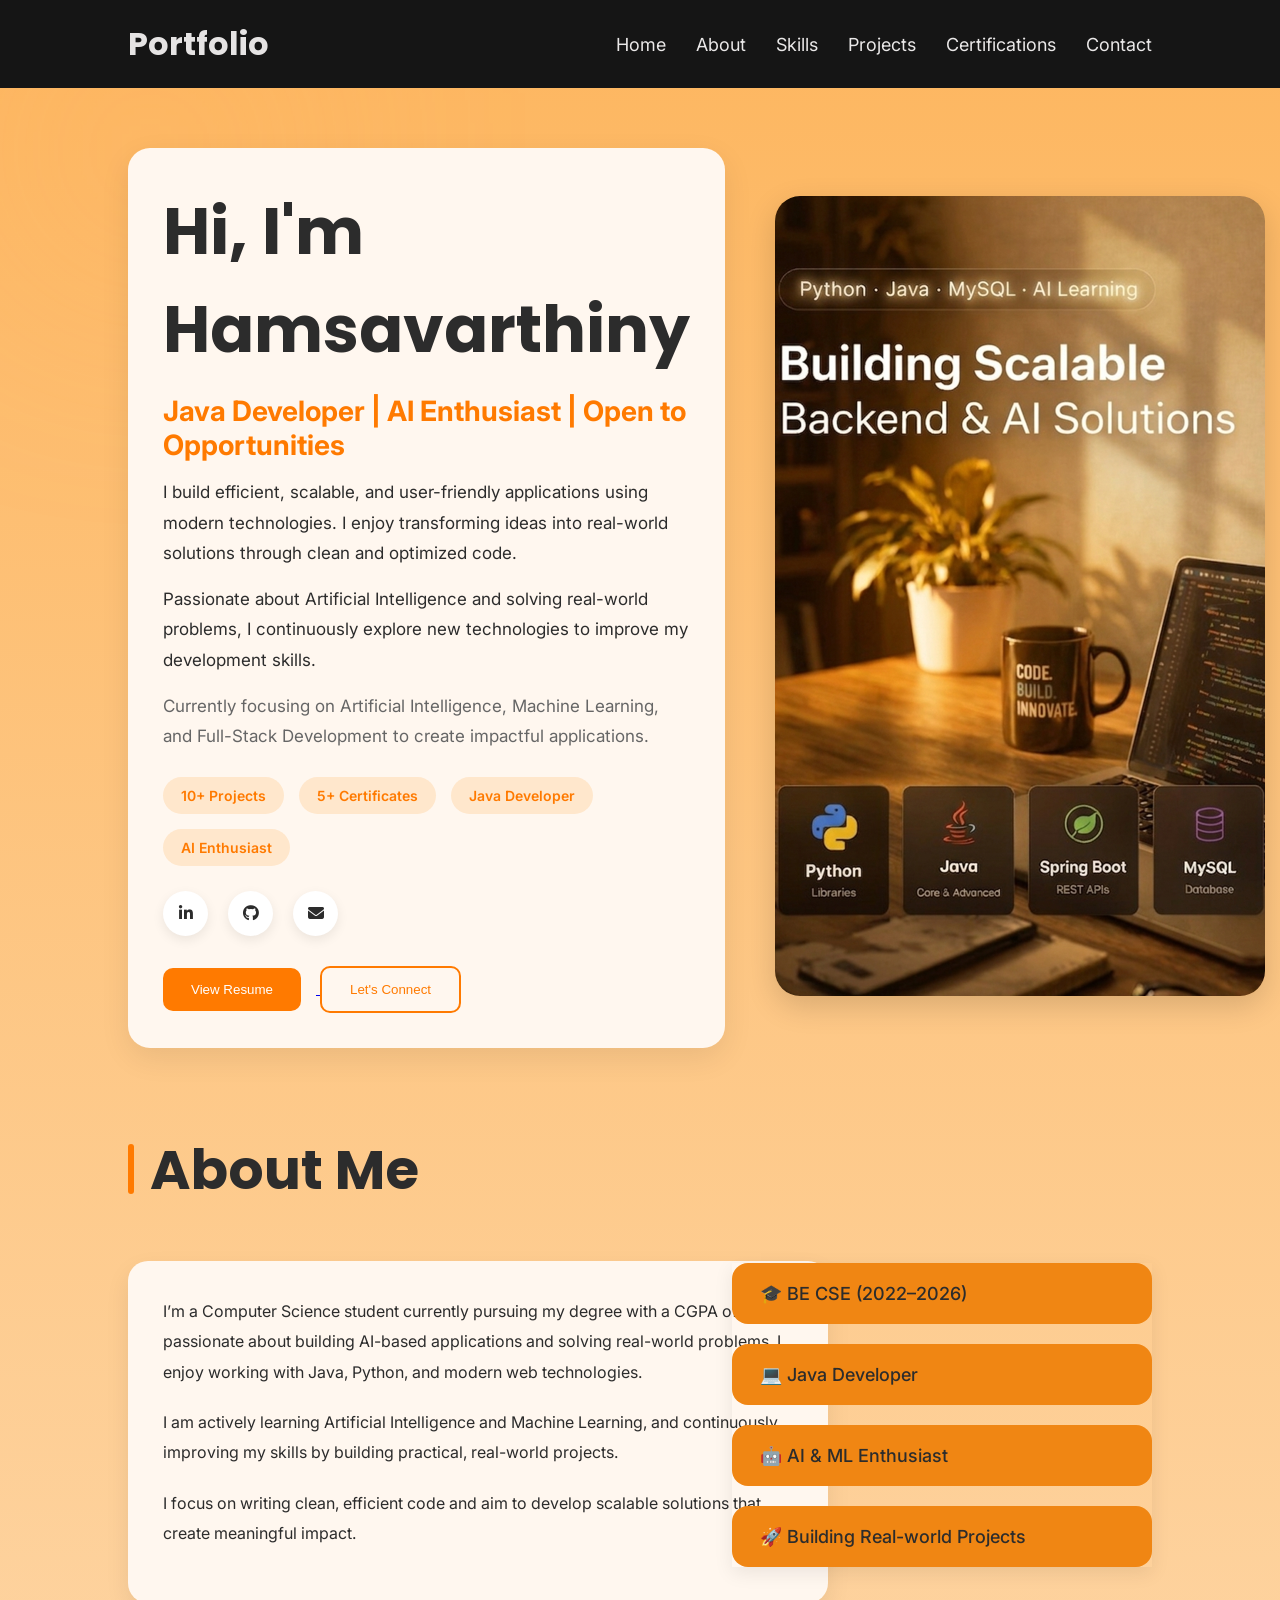
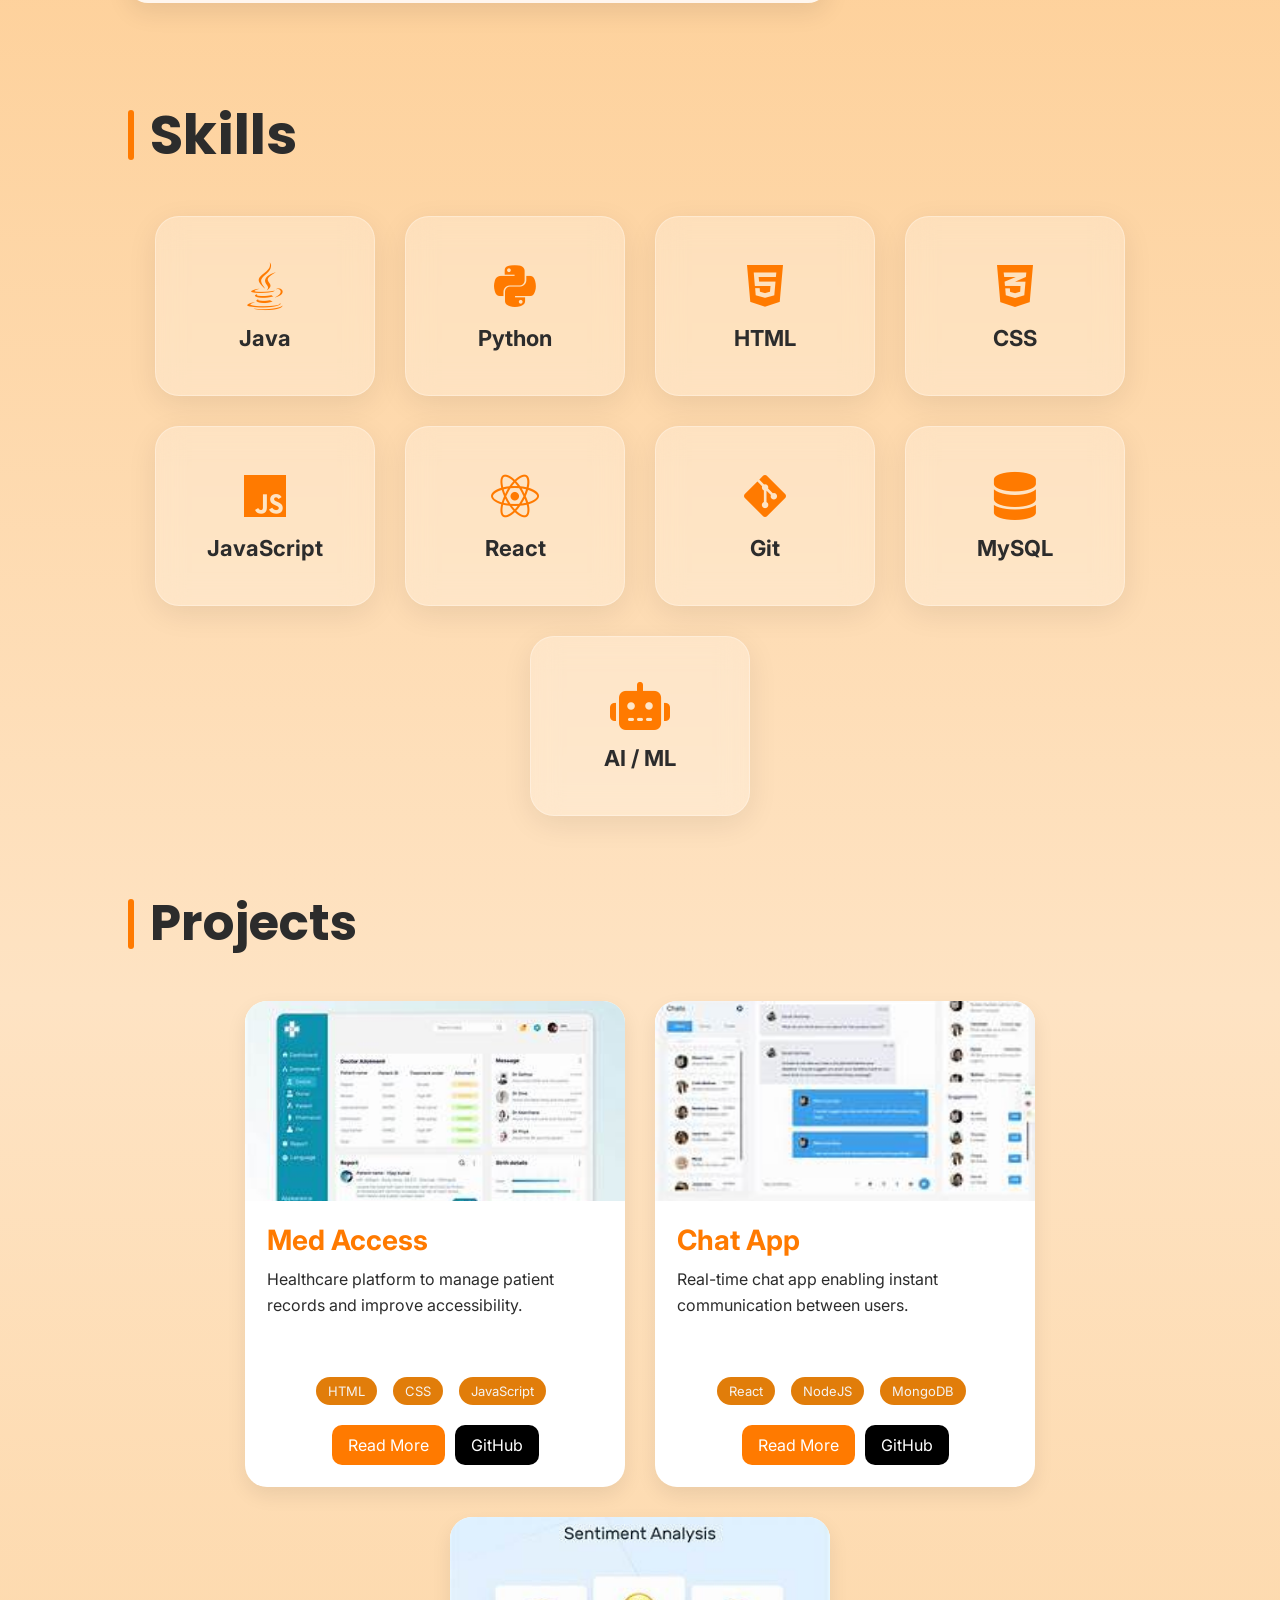
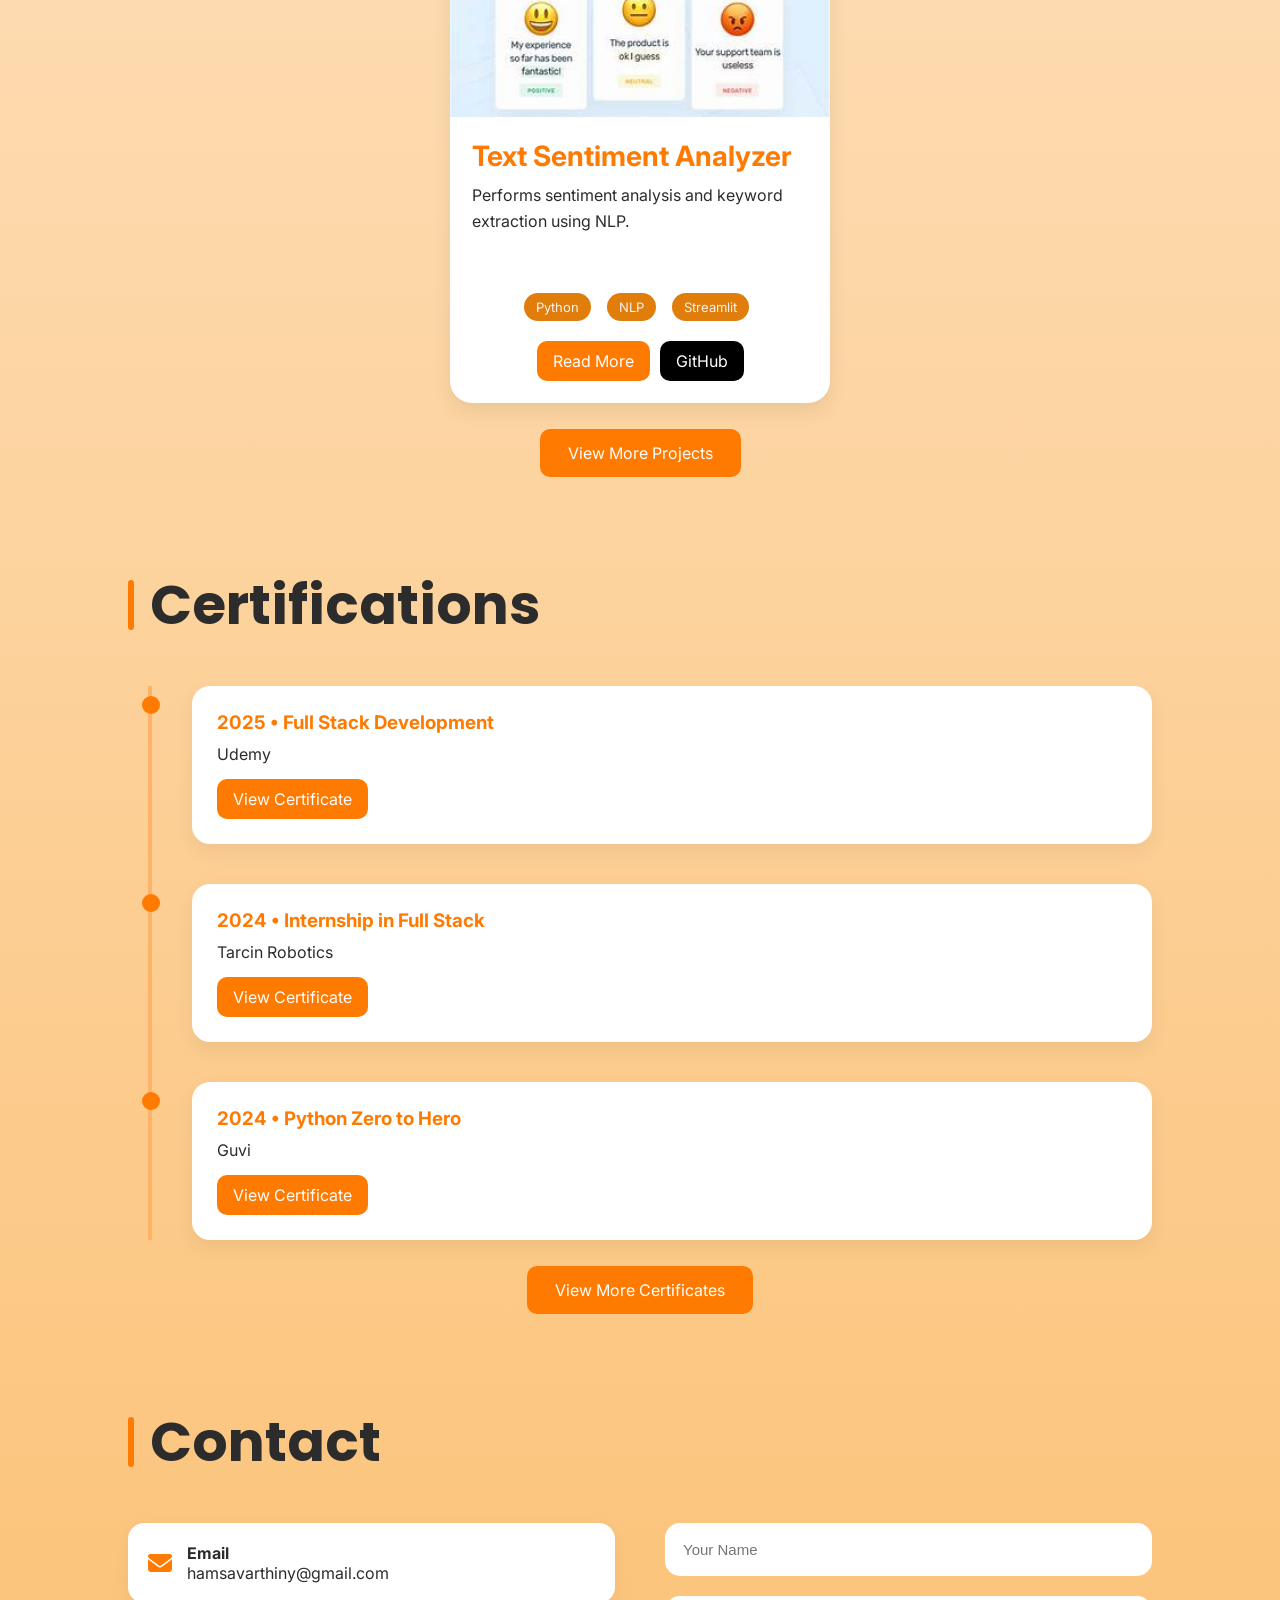
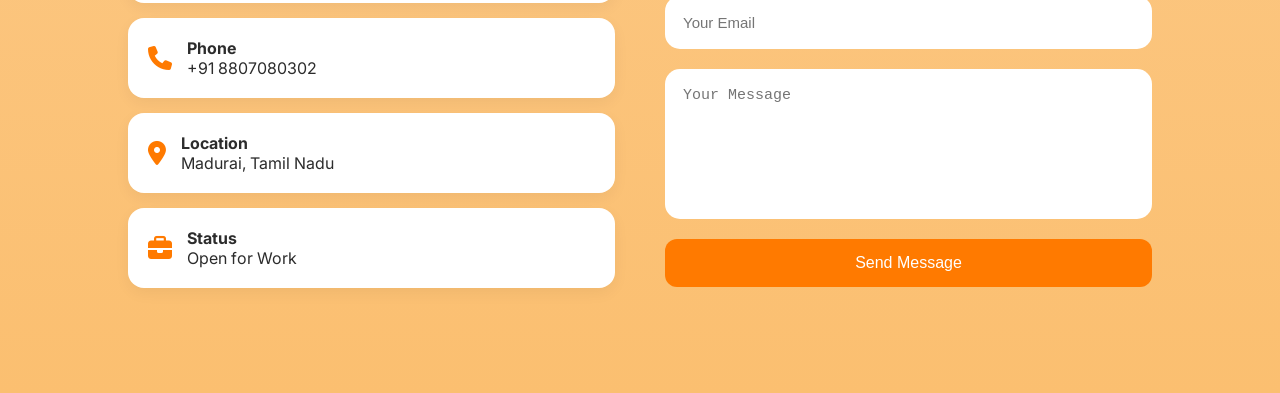
==== index.html @ d0cd70d5 "Initial portfolio website commit" ====
<!DOCTYPE html>
<html lang="en">

<head>
    <meta charset="UTF-8">
    <meta name="viewport" content="width=device-width, initial-scale=1.0">
    <title>Hamsavarthiny Portfolio</title>

    <!-- CSS -->
    <link rel="stylesheet" href="style.css">

    <!-- Google Fonts -->
    <link
        href="https://fonts.googleapis.com/css2?family=Poppins:wght@400;600;700&family=Inter:wght@300;400;500&display=swap"
        rel="stylesheet">

    <!-- FONT AWESOME -->
    <link rel="stylesheet" href="https://cdnjs.cloudflare.com/ajax/libs/font-awesome/6.5.0/css/all.min.css">
</head>

<body>

    <!-- NAVBAR -->
    <nav class="navbar">

        <div class="logo">Portfolio</div>

        <ul class="nav-links">
            <li><a href="#home">Home</a></li>
            <li><a href="#about">About</a></li>
            <li><a href="#skills">Skills</a></li>
            <li><a href="#projects">Projects</a></li>
            <li><a href="#certifications">Certifications</a></li>
            <li><a href="#contact">Contact</a></li>
        </ul>

    </nav>

    <!-- HERO -->
    <section class="hero" id="home">

        <div class="hero-text-card">

            <h1>Hi, I'm Hamsavarthiny</h1>

            <h2>Java Developer | AI Enthusiast | Open to Opportunities</h2>

            <p>
                I build efficient, scalable, and user-friendly applications using modern technologies.
                I enjoy transforming ideas into real-world solutions through clean and optimized code.
            </p>

            <p>
                Passionate about Artificial Intelligence and solving real-world problems,
                I continuously explore new technologies to improve my development skills.
            </p>

            <p class="sub-text">
                Currently focusing on Artificial Intelligence, Machine Learning,
                and Full-Stack Development to create impactful applications.
            </p>

            <!-- STATS -->
            <div class="hero-stats">

                <div class="stat-box">10+ Projects</div>

                <div class="stat-box">5+ Certificates</div>

                <div class="stat-box">Java Developer</div>

                <div class="stat-box">AI Enthusiast</div>

            </div>

            <!-- SOCIAL -->
            <div class="social-icons">

                <a href="https://www.linkedin.com/in/hamsavarthiny/">
                    <i class="fab fa-linkedin-in"></i>
                </a>

                <a href="https://github.com/Hamsa1016">
                    <i class="fab fa-github"></i>
                </a>

                <a href="#">
                    <i class="fas fa-envelope"></i>
                </a>

            </div>

           <!-- BUTTONS -->
<div class="buttons">

    <!-- RESUME -->
    <a href="assets/Hamsa-Resume.pdf" target="_blank">
        <button>View Resume</button>
    </a>

    <!-- CONTACT SECTION -->
    <a href="#contact">
        <button class="outline">Let's Connect</button>
    </a>

</div>

        </div>

        <!-- IMAGE -->
        <div class="hero-image">

            <img src="assets/images/hero.jpg" alt="workspace">

        </div>

    </section>

    <!-- ABOUT -->
    <section class="about" id="about">

        <h2 class="section-heading">
            <span class="bar"></span>About Me
        </h2>

        <div class="about-container">

            <div class="about-left">

                <p>
                    I’m a Computer Science student currently pursuing my degree with a CGPA of 8.1,
                    passionate about building AI-based applications and solving real-world problems.
                    I enjoy working with Java, Python, and modern web technologies.
                </p>

                <p>
                    I am actively learning Artificial Intelligence and Machine Learning,
                    and continuously improving my skills by building practical, real-world projects.
                </p>

                <p>
                    I focus on writing clean, efficient code and aim to develop scalable solutions
                    that create meaningful impact.
                </p>

            </div>

        </div>

        <!-- RIGHT CARDS -->
        <div class="about-right">

            <div class="card">🎓 BE CSE (2022–2026)</div>

            <div class="card">💻 Java Developer</div>

            <div class="card">🤖 AI & ML Enthusiast</div>

            <div class="card">🚀 Building Real-world Projects</div>

        </div>

    </section>

    <!-- SKILLS -->
    <section class="skills" id="skills">

        <h2 class="section-heading">
            <span class="bar"></span>Skills
        </h2>

        <!-- SKILL PILLS -->
        <div class="glass-skills">

    <div class="glass-card">
        <i class="fab fa-java"></i>
        <h3>Java</h3>
    </div>

    <div class="glass-card">
        <i class="fab fa-python"></i>
        <h3>Python</h3>
    </div>

    <div class="glass-card">
        <i class="fab fa-html5"></i>
        <h3>HTML</h3>
    </div>

    <div class="glass-card">
        <i class="fab fa-css3-alt"></i>
        <h3>CSS</h3>
    </div>

    <div class="glass-card">
        <i class="fab fa-js"></i>
        <h3>JavaScript</h3>
    </div>

    <div class="glass-card">
        <i class="fab fa-react"></i>
        <h3>React</h3>
    </div>

    <div class="glass-card">
        <i class="fab fa-git-alt"></i>
        <h3>Git</h3>
    </div>

    <div class="glass-card">
        <i class="fas fa-database"></i>
        <h3>MySQL</h3>
    </div>

    <div class="glass-card">
        <i class="fas fa-robot"></i>
        <h3>AI / ML</h3>
    </div>

</div>
    </section>

    <!-- PROJECTS -->
    <section class="projects" id="projects">

        <h2 class="section-heading">
            <span class="bar"></span>Projects
        </h2>

        <div class="projects-container">

            <!-- PROJECT 1 -->
            <div class="project-card">

                <img src="assets/images/project1.jpg" alt="project">

                <div class="project-content">

                    <h3>Med Access</h3>

                    <p>
                        Healthcare platform to manage patient records and improve accessibility.
                    </p>

                    <!-- TECH STACK -->
                    <div class="tech-stack">

                        <span>HTML</span>
                        <span>CSS</span>
                        <span>JavaScript</span>

                    </div>

                    <div class="project-buttons">

                        <a href="medaccess.html">Read More</a>

                        <a href="https://github.com/Hamsa1016/Chat-app"
                            target="_blank"
                            class="github">
                            GitHub
                        </a>

                    </div>

                </div>

            </div>

            <!-- PROJECT 2 -->
            <div class="project-card">

                <img src="assets/images/project2.jpg" alt="project">

                <div class="project-content">

                    <h3>Chat App</h3>

                    <p>
                        Real-time chat app enabling instant communication between users.
                    </p>

                    <div class="tech-stack">

                        <span>React</span>
                        <span>NodeJS</span>
                        <span>MongoDB</span>

                    </div>

                    <div class="project-buttons">

                        <a href="chatapp.html">Read More</a>

                        <a href="https://github.com/Hamsa1016/Chat-app"
                            target="_blank"
                            class="github">
                            GitHub
                        </a>

                    </div>

                </div>

            </div>

            <!-- PROJECT 3 -->
            <div class="project-card">

                <img src="assets/images/project3.jpg" alt="project">

                <div class="project-content">

                    <h3>Text Sentiment Analyzer</h3>

                    <p>
                        Performs sentiment analysis and keyword extraction using NLP.
                    </p>

                    <div class="tech-stack">

                        <span>Python</span>
                        <span>NLP</span>
                        <span>Streamlit</span>

                    </div>

                    <div class="project-buttons">

                        <a href="textapp.html">Read More</a>

                        <a href="https://github.com/Hamsa1016/text-analyzer-app"
                            target="_blank"
                            class="github">
                            GitHub
                        </a>

                    </div>

                </div>

            </div>

        </div>

        <div class="view-more">

            <a href="projects.html" class="view-btn">
                View More Projects
            </a>

        </div>

    </section>

    <!-- CERTIFICATIONS -->
    <section class="certifications" id="certifications">

        <h2 class="section-heading">
            <span class="bar"></span>Certifications
        </h2>

        <!-- TIMELINE -->
        <div class="timeline">

            <div class="timeline-item">

                <div class="timeline-dot"></div>

                <div class="timeline-content">

                    <h3>2025 • Full Stack Development</h3>

                    <p>Udemy</p>

                    <a href="assets/images/Udemy.png">View Certificate</a>

                </div>

            </div>

            <div class="timeline-item">

                <div class="timeline-dot"></div>

                <div class="timeline-content">

                    <h3>2024 • Internship in Full Stack</h3>

                    <p>Tarcin Robotics</p>

                    <a href="assets/images/internship.png">View Certificate</a>

                </div>

            </div>

            <div class="timeline-item">

                <div class="timeline-dot"></div>

                <div class="timeline-content">

                    <h3>2024 • Python Zero to Hero</h3>

                    <p>Guvi</p>

                    <a href="assets/images/python zero to hero .png">View Certificate</a>

                </div>

            </div>

        </div>
        <div class="view-more">

    <a href="certificates.html" class="view-btn">
        View More Certificates
    </a>

</div>

    </section>

    <!-- CONTACT -->
    <section class="contact" id="contact">

        <h2 class="section-heading">
            <span class="bar"></span>Contact
        </h2>

        <div class="contact-container">

            <!-- LEFT -->
            <div class="contact-info">

                <div class="info-box">

                    <i class="fas fa-envelope"></i>

                    <div>
                        <h4>Email</h4>
                        <p>hamsavarthiny@gmail.com</p>
                    </div>

                </div>

                <div class="info-box">

                    <i class="fas fa-phone"></i>

                    <div>
                        <h4>Phone</h4>
                        <p>+91 8807080302</p>
                    </div>

                </div>

                <div class="info-box">

                    <i class="fas fa-location-dot"></i>

                    <div>
                        <h4>Location</h4>
                        <p>Madurai, Tamil Nadu</p>
                    </div>

                </div>

                <div class="info-box">

                    <i class="fas fa-briefcase"></i>

                    <div>
                        <h4>Status</h4>
                        <p>Open for Work</p>
                    </div>

                </div>

            </div>

            <!-- RIGHT -->
            <div class="contact-form">

                <form action="https://formspree.io/f/xbdwdkoj" method="POST">

                    <input type="text" name="name" placeholder="Your Name" required>

                    <input type="email" name="email" placeholder="Your Email" required>

                    <textarea name="message" placeholder="Your Message" required></textarea>

                    <button type="submit">Send Message</button>

                </form>

            </div>

        </div>

    </section>

</body>

</html>
---- style.css ----
html{
    scroll-behavior:smooth;
}

*{
    margin:0;
    padding:0;
    box-sizing:border-box;
}

body{
    font-family:'Inter',sans-serif;
    background:linear-gradient(
        to bottom,
        #fdb65f,
        #fee3c3,
        #fbbf70);
    overflow-x:hidden;
    color:#2c2c2c;
}

/* GLOW EFFECT */
body::before{
   content:'';
   position:fixed;
   width:300px;
   height:300px;
   background:#ffb366;
   filter: blur(120px);
   opacity:0.2;
   z-index:-1;
}

/* SECTION ANIMATION */
section{
    animation: fadeUp 1s ease;
}

@keyframes fadeUp{
    from{
        opacity:0;
        transform: translateY(40px);
    }

    to{
        opacity:1;
        transform: translateY(0);
    }
}

/* NAVBAR */
.navbar{
    display:flex;
    justify-content:space-between;
    align-items:center;
    padding:20px 10%;
    background:#151515;
    position:sticky;
    top:0;
    z-index:1000;
    
}

.logo{
    font-size:32px;
    font-weight:700;
    font-family:'Poppins',sans-serif;
    color:#e5e3e3;
}

.nav-links{
    display:flex;
    list-style:none;
    gap:30px;
    
}

.nav-links a{
    text-decoration:none;
    color:#eae8e8;
    font-size:18px;
    transition:0.3s;
}

.nav-links a:hover{
    color:#ff7a00;
}

/* HERO */
.hero{
    min-height:90vh;
    display:flex;
    justify-content:space-between;
    align-items:center;
    padding:60px 10%;
    gap:50px;
}

.hero-text-card{
    background:#fff7ef;
    padding:35px;
    border-radius:22px;
    box-shadow:0 10px 30px rgba(0,0,0,0.08);
    max-width:760px;
}

.hero-text-card h1{
    font-size:65px;
    font-family:'Poppins',sans-serif;
}

.hero-text-card h2{
    color:#ff7a00;
    margin:15px 0;
    font-size:28px;
}

.hero-text-card p{
    line-height:1.8;
    margin:15px 0;
    font-size:17px;
}

.sub-text{
    color:#666;
}

/* STATS */
.hero-stats{
    display:flex;
    flex-wrap:wrap;
    gap:15px;
    margin-top:25px;
}

.stat-box{
    background:#ffe7cc;
    color:#ff7a00;
    padding:10px 18px;
    border-radius:30px;
    font-size:14px;
    font-weight:600;
}

/* SOCIAL */
.social-icons{
    display:flex;
    gap:20px;
    margin-top:25px;
}

.social-icons a{
    width:45px;
    height:45px;
    border-radius:50%;
    background:white;
    display:flex;
    justify-content:center;
    align-items:center;
    text-decoration:none;
    color:#2c2c2c;
    transition:0.3s;
    box-shadow:0 4px 12px rgba(0,0,0,0.08);
}

.social-icons a:hover{
    background:#ff7a00;
    color:white;
    transform:translateY(-4px);
}

/* BUTTONS */
.buttons{
    margin-top:30px;
}

.buttons button{
    padding:14px 28px;
    border:none;
    border-radius:10px;
    background:#ff7a00;
    color:white;
    cursor:pointer;
    margin-right:15px;
    transition:0.3s;
}

.buttons button:hover{
    transform:translateY(-3px);
}

.buttons .outline{
    background:transparent;
    border:2px solid #ff7a00;
    color:#ff7a00;
}

/* IMAGE */
.hero-image img{
    width:490px;
    height:800px;
    object-fit:cover;
    border-radius:25px;
    box-shadow:0 10px 30px rgba(0,0,0,0.15);
}

/* COMMON */
.bar{
    width:6px;
    height:45px;
    background:#ff7a00;
    display:inline-block;
    margin-right:15px;
    border-radius:10px;
}

.section-heading{
    font-size:55px;
    font-family:'Poppins',sans-serif;
    display:flex;
    align-items:center;
    margin-top: -70px;
    margin-bottom:40px;
}

.about,
.skills,
.projects,
.certifications,
.contact{
    padding:90px 10%;
}

/* ABOUT */
.about{
    display:flex;
    flex-direction:column;
    gap:40px;
}

.about-container{
    background:#fff7ef;
    padding:35px;
    border-radius:20px;
    box-shadow:0 10px 25px rgba(0,0,0,0.08);
    max-width:700px;
    margin-top: -30px;
}

.about-left p{
    margin-bottom:20px;
    line-height:1.9;
}

/* ABOUT RIGHT */
.about-right{
    position:absolute;
    right:10%;
    margin-top:65px;

    display:flex;
    flex-direction:column;
    gap:20px;
    width:420px;
font-size:18px;
box-shadow:0 6px 18px rgba(0,0,0,0.08);
}
.card{
    background:#f08613;
    padding:20px 28px;
    border-radius:16px;
    transition:0.3s;
    font-weight:500;
}

.card:hover{
    transform:translateY(-5px);
}

/* CARD ANIMATION */
.about-right .card{
    opacity:0;
    transform:translateX(40px);
    animation:slideCard 0.8s ease forwards;
}

.about-right .card:nth-child(1){
    animation-delay:0.2s;
}

.about-right .card:nth-child(2){
    animation-delay:0.5s;
}

.about-right .card:nth-child(3){
    animation-delay:0.8s;
}

.about-right .card:nth-child(4){
    animation-delay:1.1s;
}

@keyframes slideCard{
    to{
        opacity:1;
        transform:translateX(0);
    }
}

/* SKILLS */
/* GLASS SKILLS */
.skills .section-heading{
    margin-top:-90px;
}
.glass-skills{
    display:flex;
    flex-wrap:wrap;
    gap:30px;
    justify-content:center;
}

.glass-card{
    width:220px;
    height:180px;

    background:rgba(255,255,255,0.25);

    border:1px solid rgba(255,255,255,0.3);

    backdrop-filter:blur(14px);

    border-radius:24px;

    display:flex;
    flex-direction:column;
    justify-content:center;
    align-items:center;

    box-shadow:0 8px 30px rgba(0,0,0,0.08);

    transition:0.4s;
}

.glass-card:hover{
    transform:translateY(-10px) scale(1.03);

    box-shadow:0 12px 35px rgba(255,122,0,0.25);
}

.glass-card i{
    font-size:48px;
    color:#ff7a00;
    margin-bottom:15px;
}

.glass-card h3{
    font-size:22px;
}

/* PROJECTS */
.projects-heading{
    font-size:58px;
    font-family:'Poppins',sans-serif;
    display:flex;
    align-items:center;
    margin-bottom:60px;
}

.projects .section-heading{
    margin-top:-110px;
}
.projects-container{
    display:flex;
    justify-content:center;
    gap:30px;
    flex-wrap:wrap;
}

.project-card{
    width:380px;
    background:white;
    border-radius:22px;
    overflow:hidden;
    transition:0.4s;
    box-shadow:0 8px 20px rgba(0,0,0,0.08);
     display:flex;
    flex-direction:column;
    justify-content:space-between;

    min-height:350px;
}

.project-card:hover{
    transform: translateY(-12px) scale(1.02);
    box-shadow:0 15px 35px rgba(0,0,0,0.15);
}

.project-card img{
    width:100%;
    height:200px;
    object-fit:cover;
    transition:0.4s;
}

.project-card:hover img{
    transform:scale(1.05);
}

.project-content{
    padding:22px;
     display:flex;
    flex-direction:column;
    flex-grow:1;
}

.project-content h3{
    color:#ff7a00;
    margin-bottom:10px;
    font-size:28px;
}

.project-content p{
    line-height:1.6;
     min-height:95px;
}

/* TECH STACK */
.tech-stack{
    margin-top:15px;
    margin-bottom:20px;
        display:flex;
    flex-wrap:wrap;
    gap:8px;
     justify-content:center;

}

.tech-stack span{
    background:#e17d0a;
    color:#f5f3f1;
    padding:6px 12px;
    border-radius:20px;
    font-size:13px;
    margin-right:8px;
    white-space:nowrap;
    align-items: center;
}

/* PROJECT BUTTONS */
.project-buttons{
    display:flex;
    gap:10px;
     margin-top:auto;
      justify-content:center;
    
}

.project-buttons a{
    text-decoration:none;
    padding:10px 16px;
    border-radius:10px;
    background:#ff7a00;
    color:white;
}

.project-buttons .github{
    background:black;
}

/* VIEW BUTTON */
.view-more{
    text-align:center;
    margin-top:40px;
}

.view-btn{
    background:#ff7a00;
    color:white;
    padding:14px 28px;
    text-decoration:none;
    border-radius:10px;
}
.projects h2{
    font-size: 50px;
    margin-top: -10px;
}
    

/* TIMELINE */
.timeline{
    position:relative;
    margin-left:20px;
    padding-left:40px;
    border-left:4px solid #ffb366;
}

.timeline-item{
    position:relative;
    margin-bottom:40px;
}

.timeline-dot{
    width:18px;
    height:18px;
    background:#ff7a00;
    border-radius:50%;
    position:absolute;
    left:-50px;
    top:10px;
}

.timeline-content{
    background:white;
    padding:25px;
    border-radius:18px;
    box-shadow:0 8px 20px rgba(0,0,0,0.06);
}

.timeline-content h3{
    color:#ff7a00;
    margin-bottom:10px;
}

.timeline-content a{
    display:inline-block;
    margin-top:15px;
    text-decoration:none;
    background:#ff7a00;
    color:white;
    padding:10px 16px;
    border-radius:10px;
}
/* SECTION */
.certifications{
    padding:80px 10%;
    animation:fadeUp 1s ease;
}

/* HEADING */
.cert-heading{
    font-size:58px;
    font-family:'Poppins',sans-serif;
    display:flex;
    align-items:center;
    margin-bottom:60px;
}

.bar{
    width:6px;
    height:50px;
    background:#ff7a00;
    display:inline-block;
    margin-right:16px;
    border-radius:10px;
}

/* CERT GRID */
.cert-container{
    display:grid;
    grid-template-columns:repeat(auto-fit,minmax(320px,1fr));
    gap:35px;
}

/* CARD */
.cert-card{
    background:rgba(255,255,255,0.6);
    backdrop-filter:blur(12px);
    border:1px solid rgba(255,255,255,0.4);
    padding:35px;
    border-radius:25px;
    transition:0.4s;
    position:relative;
    overflow:hidden;
    box-shadow:0 10px 25px rgba(0,0,0,0.08);
}

/* TOP GLOW */
.cert-card::before{
    content:'';
    position:absolute;
    width:120px;
    height:120px;
    background:#ffd7ad;
    border-radius:50%;
    top:-40px;
    right:-40px;
    opacity:0.5;
}

/* HOVER */
.cert-card:hover{
    transform:translateY(-10px) scale(1.02);
    box-shadow:0 18px 35px rgba(255,122,0,0.2);
}

/* TITLE */
.cert-card h3{
    color:#ff7a00;
    font-size:28px;
    margin-bottom:12px;
    font-family:'Poppins',sans-serif;
}

/* PLATFORM */
.cert-card p:nth-child(2){
    font-weight:600;
    margin-bottom:14px;
    color:#555;
}

/* DESCRIPTION */
.cert-card p{
    line-height:1.8;
    margin-bottom:14px;
}

/* BUTTON */
.cert-card a{
    display:inline-block;
    margin-top:10px;
    padding:12px 20px;
    background:#ff7a00;
    color:white;
    text-decoration:none;
    border-radius:12px;
    transition:0.3s;
    font-weight:600;
}

.cert-card a:hover{
    background:#e96c00;
    transform:translateY(-3px);
}

/* ANIMATION */
@keyframes fadeUp{

    from{
        opacity:0;
        transform:translateY(40px);
    }

    to{
        opacity:1;
        transform:translateY(0);
    }
}

/* RESPONSIVE */
@media(max-width:900px){

    .navbar{
        flex-direction:column;
        gap:20px;
    }

    .nav-links{
        flex-wrap:wrap;
        justify-content:center;
    }

    .cert-heading{
        font-size:42px;
    }

}

@media(max-width:600px){

    .certifications{
        padding:60px 6%;
    }

    .cert-card{
        padding:28px;
    }

    .cert-heading{
        font-size:36px;
    }

}

/* CONTACT */
.contact-container{
    display:flex;
    gap:50px;
    flex-wrap:wrap;
}

.contact-info,
.contact-form{
    flex:1;
}

/* INFO BOX */
.info-box{
    display:flex;
    align-items:center;
    gap:15px;
    background:white;
    padding:20px;
    border-radius:16px;
    margin-bottom:15px;
    transition:0.3s;
    box-shadow:0 5px 15px rgba(0,0,0,0.05);
}

.info-box:hover{
    transform:translateX(8px);
}

.info-box i{
    font-size:24px;
    color:#ff7a00;
}

/* FORM */
.contact-form form{
    display:flex;
    flex-direction:column;
    gap:20px;
}

.contact-form input,
.contact-form textarea{
    padding:16px;
    border-radius:15px;
    border:2px solid transparent;
    transition:0.3s;
    font-size:15px;
}

.contact-form textarea{
    height:150px;
    resize:none;
}

.contact-form input:focus,
.contact-form textarea:focus{
    border-color:#ff7a00;
    box-shadow:0 0 10px rgba(255,122,0,0.2);
    outline:none;
}

.contact-form button{
    background:#ff7a00;
    color:white;
    padding:15px;
    border:none;
    border-radius:12px;
    cursor:pointer;
    font-size:16px;
    transition:0.3s;
}

.contact-form button:hover{
    transform:translateY(-3px);
}

/* RESPONSIVE */
@media(max-width:992px){

    .hero{
        flex-direction:column;
    }

    .hero-image img{
        width:100%;
        height:auto;
    }

    .hero-text-card h1{
        font-size:48px;
    }

    .section-heading{
        font-size:42px;
    }

    .about-right{
        flex-direction:column;
    }

    .timeline{
        margin-left:0;
    }
}

@media(max-width:600px){

    .navbar{
        flex-direction:column;
        gap:20px;
    }

    .nav-links{
        flex-wrap:wrap;
        justify-content:center;
    }

    .hero-text-card h1{
        font-size:38px;
    }

    .hero-text-card h2{
        font-size:22px;
    }

    .section-heading{
        font-size:34px;
    }

    .project-card,
    .about-container{
        width:100%;
    }
}


/* =========================================
   PROJECT DETAILS PAGE CSS
========================================= */


/* BACK LINK */
.back-link{
    padding:30px 10% 10px;
}

.back-link a{
    text-decoration:none;
    color:#ff7a00;
    font-weight:600;
    font-size:17px;
    transition:0.3s;
}

.back-link a:hover{
    letter-spacing:1px;
}

/* WRAPPER */
.project-wrapper{
    display:flex;
    justify-content:center;
    padding:30px 10% 80px;
}

/* MAIN BOX */
.project-box{
    width:100%;
    max-width:950px;
    background:rgba(255,255,255,0.75);
    backdrop-filter:blur(12px);
    border:1px solid rgba(255,255,255,0.4);
    border-radius:28px;
    padding:50px;
    box-shadow:0 10px 35px rgba(0,0,0,0.08);
    animation:fadeUp 1s ease;
}

/* TAG */
.tag{
    display:inline-block;
    background:#ffe7cc;
    color:#ff7a00;
    padding:8px 16px;
    border-radius:30px;
    font-size:13px;
    font-weight:600;
    letter-spacing:1px;
    margin-bottom:20px;
}

/* TITLE */
.project-box h1{
    font-size:60px;
    font-family:'Poppins',sans-serif;
    margin-bottom:15px;
}

/* SUBTITLE */
.subtitle{
    font-size:18px;
    line-height:1.8;
    color:#555;
    margin-bottom:25px;
}

/* GITHUB LINK */
.repo-link{
    display:inline-block;
    background:#ff7a00;
    color:white;
    text-decoration:none;
    padding:14px 24px;
    border-radius:12px;
    transition:0.3s;
    margin-bottom:30px;
}

.repo-link:hover{
    transform:translateY(-4px);
    box-shadow:0 8px 20px rgba(255,122,0,0.3);
}

/* LINE */
.project-box hr{
    border:none;
    height:1px;
    background:#ffd6b0;
    margin:35px 0;
}

/* SECTION TITLES */
.project-box h2{
    font-size:30px;
    color:#ff7a00;
    margin-bottom:18px;
    margin-top:30px;
    font-family:'Poppins',sans-serif;
}

/* PARAGRAPH */
.project-box p{
    line-height:1.9;
    font-size:17px;
    color:#444;
}

/* LIST */
.project-box ul{
    padding-left:20px;
    margin-top:15px;
}

.project-box li{
    margin-bottom:14px;
    line-height:1.8;
    color:#444;
    font-size:16px;
}

/* HOVER EFFECT FOR LIST */
.project-box li:hover{
    color:#ff7a00;
    transform:translateX(4px);
    transition:0.3s;
}

/* ANIMATION */
@keyframes fadeUp{

    from{
        opacity:0;
        transform:translateY(40px);
    }

    to{
        opacity:1;
        transform:translateY(0);
    }

}

/* RESPONSIVE */
@media(max-width:900px){

    .project-box{
        padding:35px;
    }

    .project-box h1{
        font-size:42px;
    }

    .navbar{
        flex-direction:column;
        gap:15px;
    }

    .nav-links{
        flex-wrap:wrap;
        justify-content:center;
    }

}

@media(max-width:600px){

    .project-box{
        padding:25px;
    }

    .project-box h1{
        font-size:34px;
    }

    .project-box h2{
        font-size:24px;
    }

    .subtitle{
        font-size:16px;
    }

}
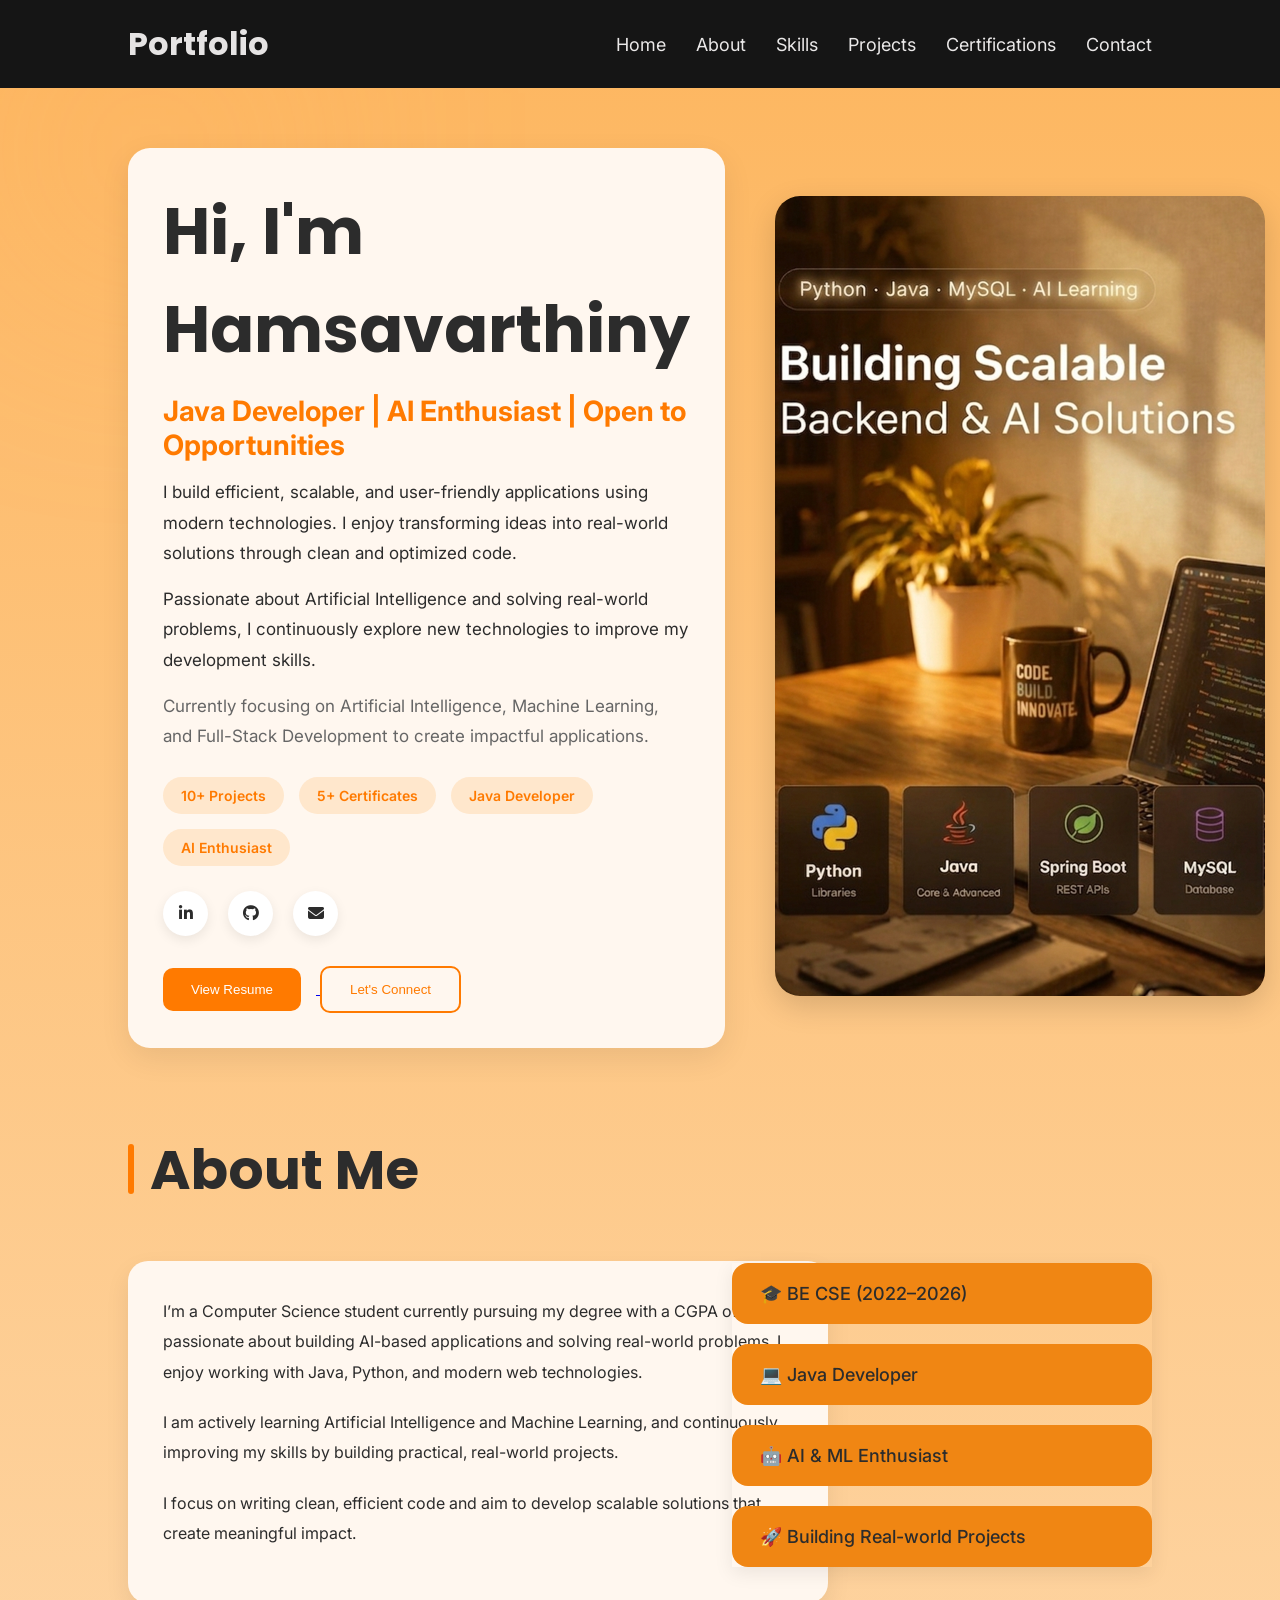
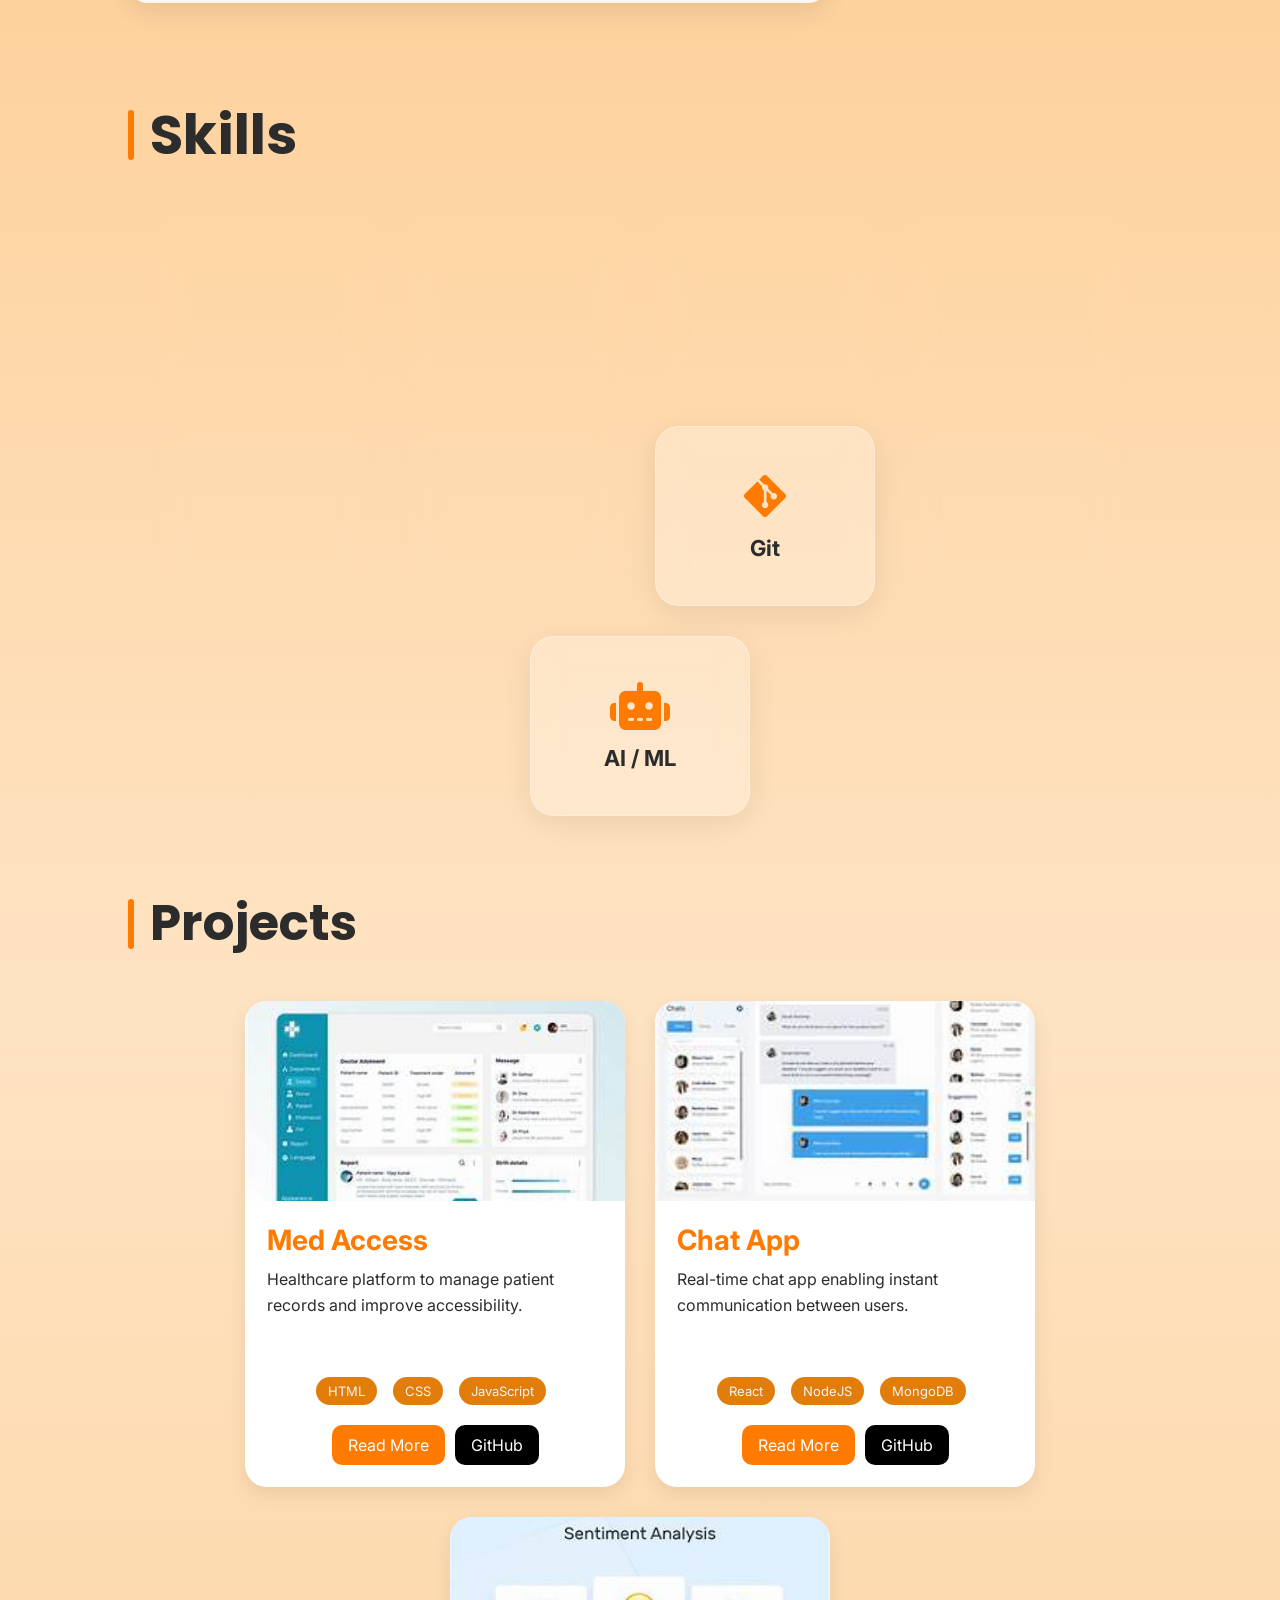
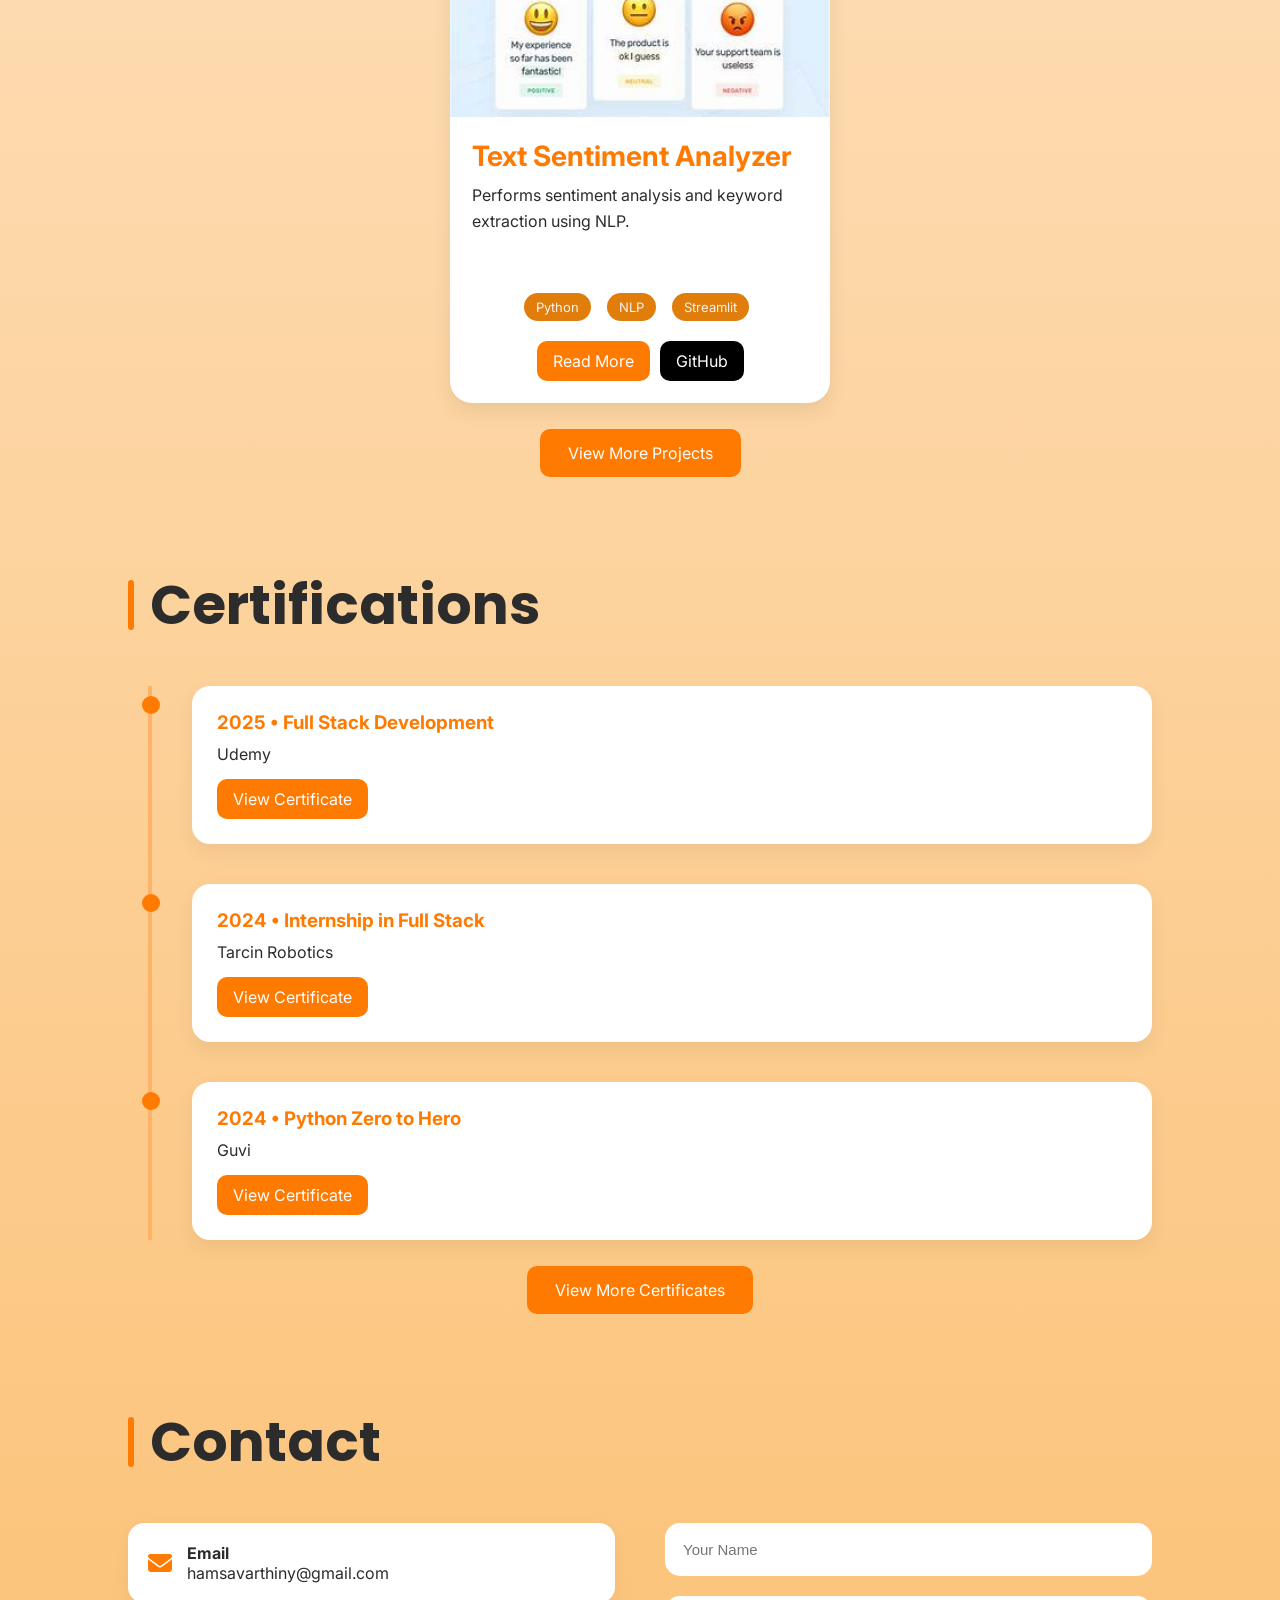
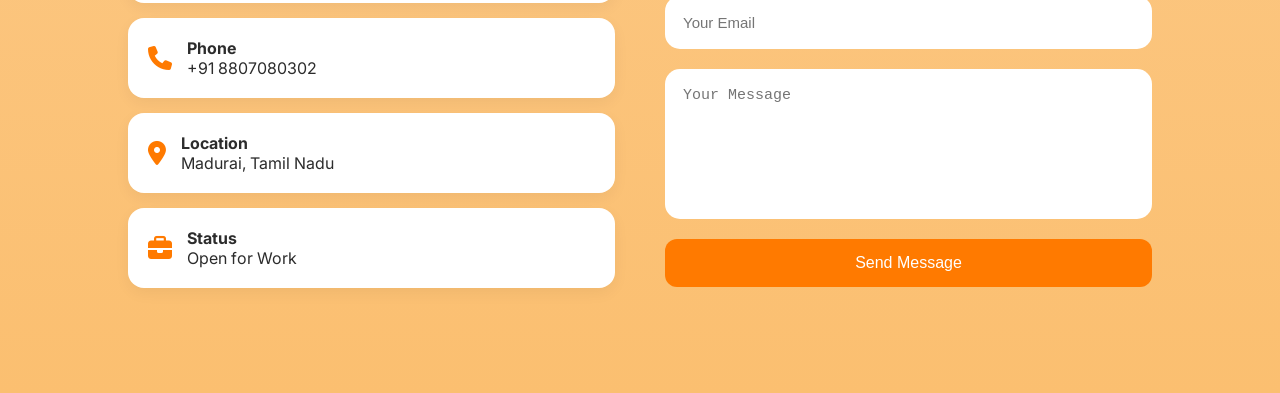
==== commit 9909cec1: "fixed certificate paths" ====
--- a/index.html
+++ b/index.html
@@ -373,7 +373,7 @@
 
                     <p>Udemy</p>
 
-                    <a href="assets/images/Udemy.png">View Certificate</a>
+                    <a href="assets/images/udemy.png">View Certificate</a>
 
                 </div>
 
@@ -405,7 +405,7 @@
 
                     <p>Guvi</p>
 
-                    <a href="assets/images/python zero to hero .png">View Certificate</a>
+                    <a href="assets/images/python-zero-to-hero.png">View Certificate</a>
 
                 </div>
 
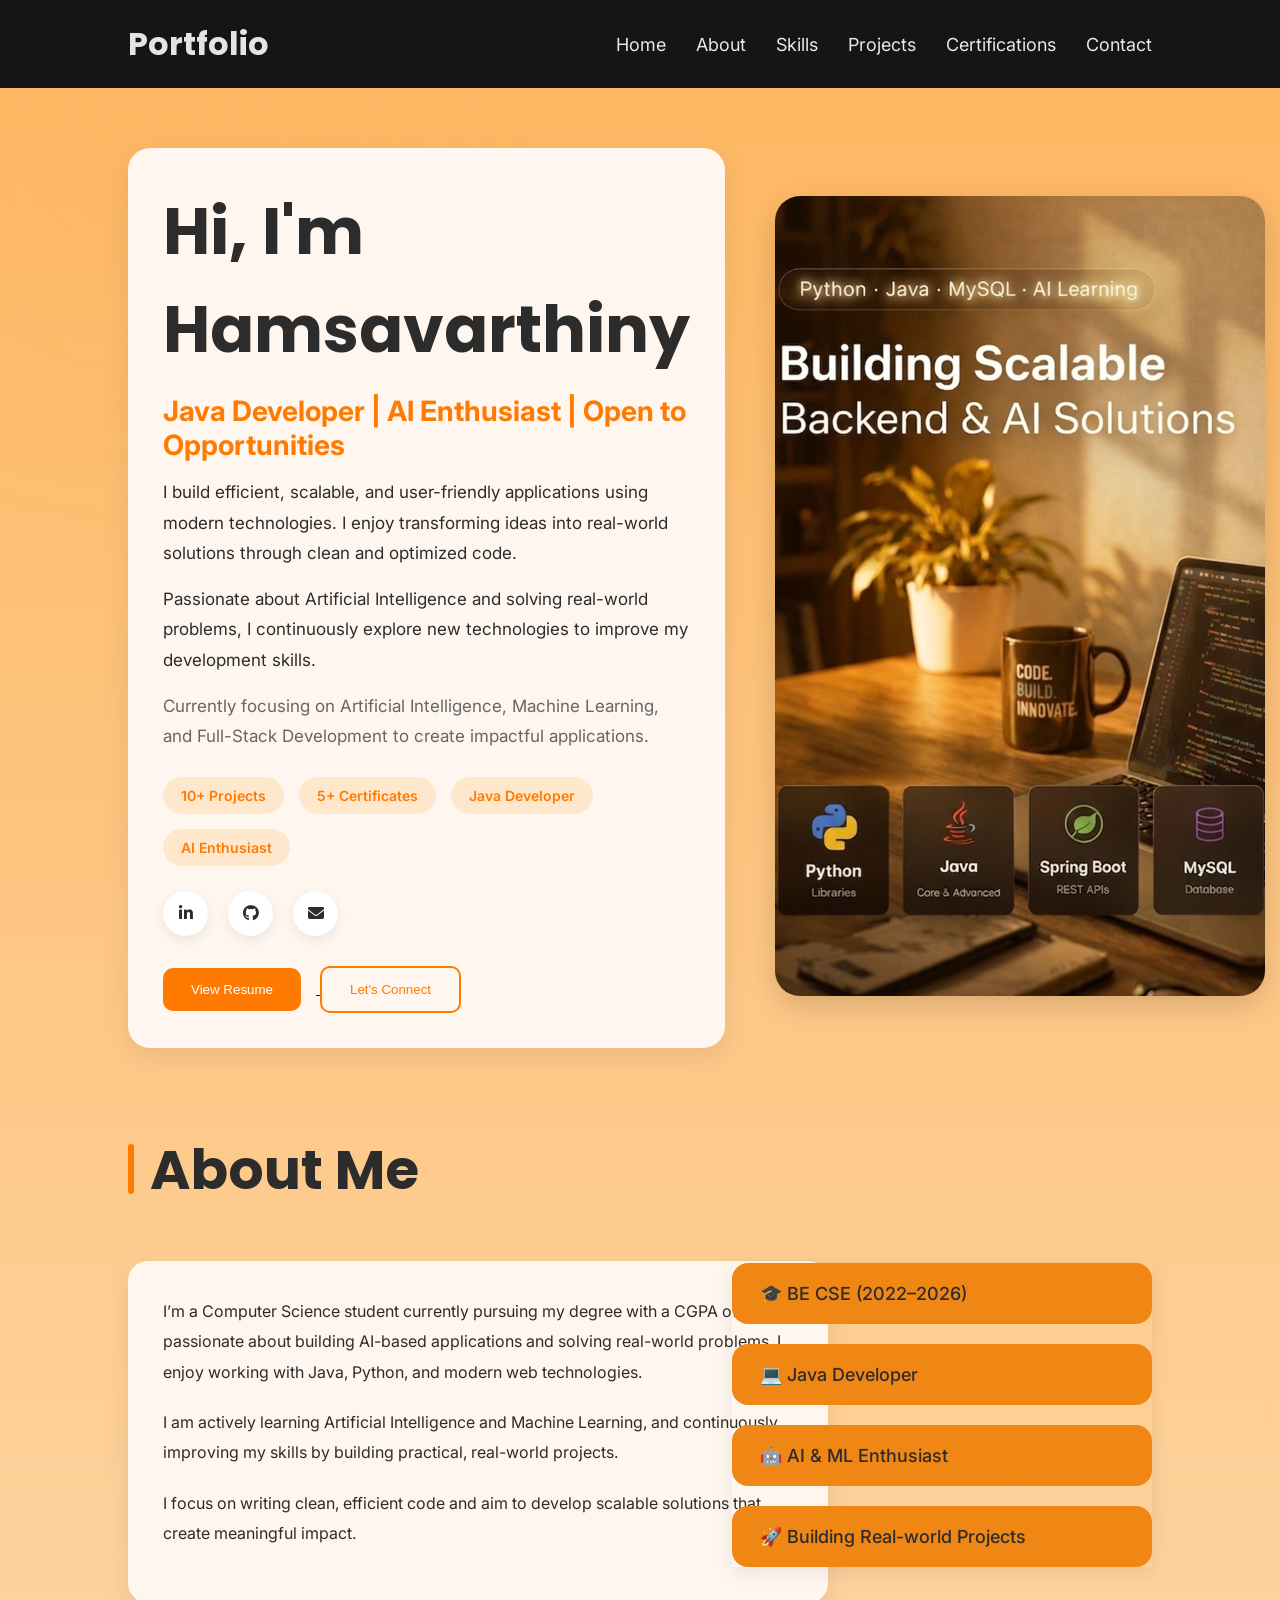
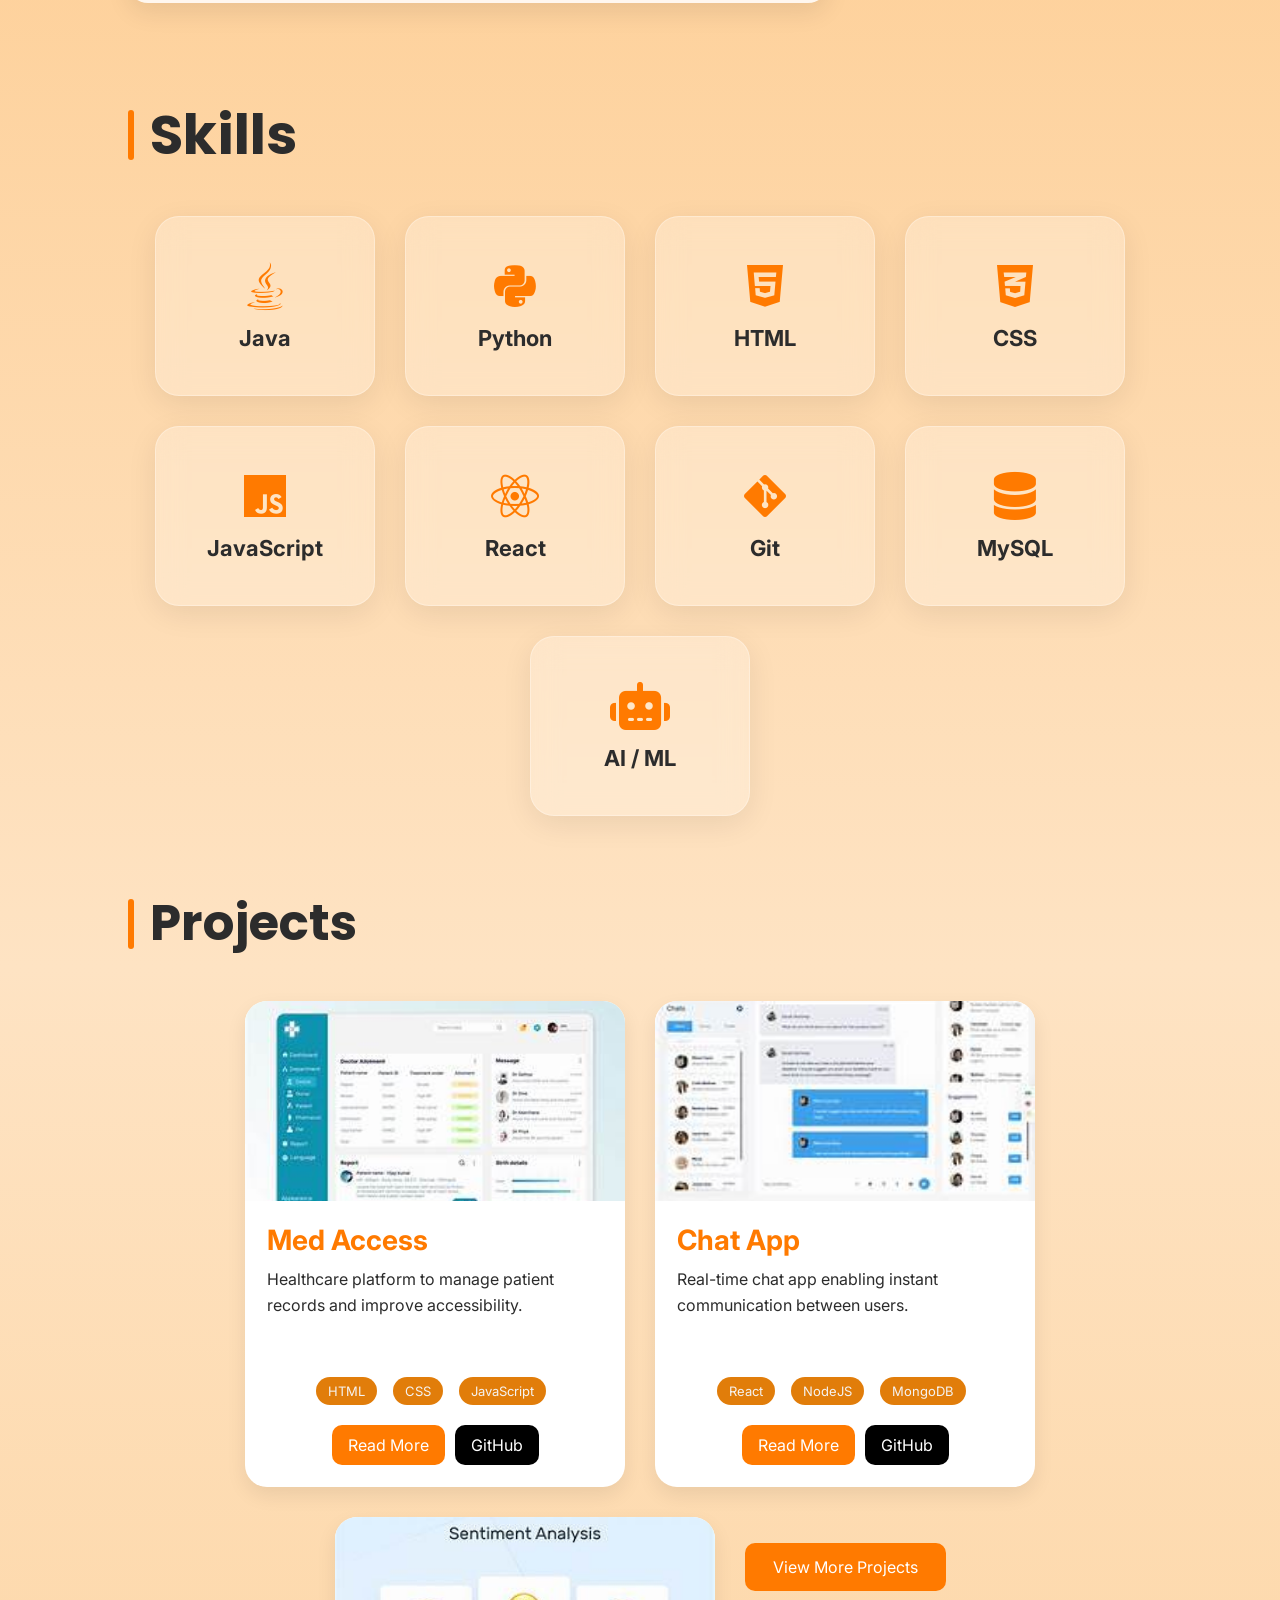
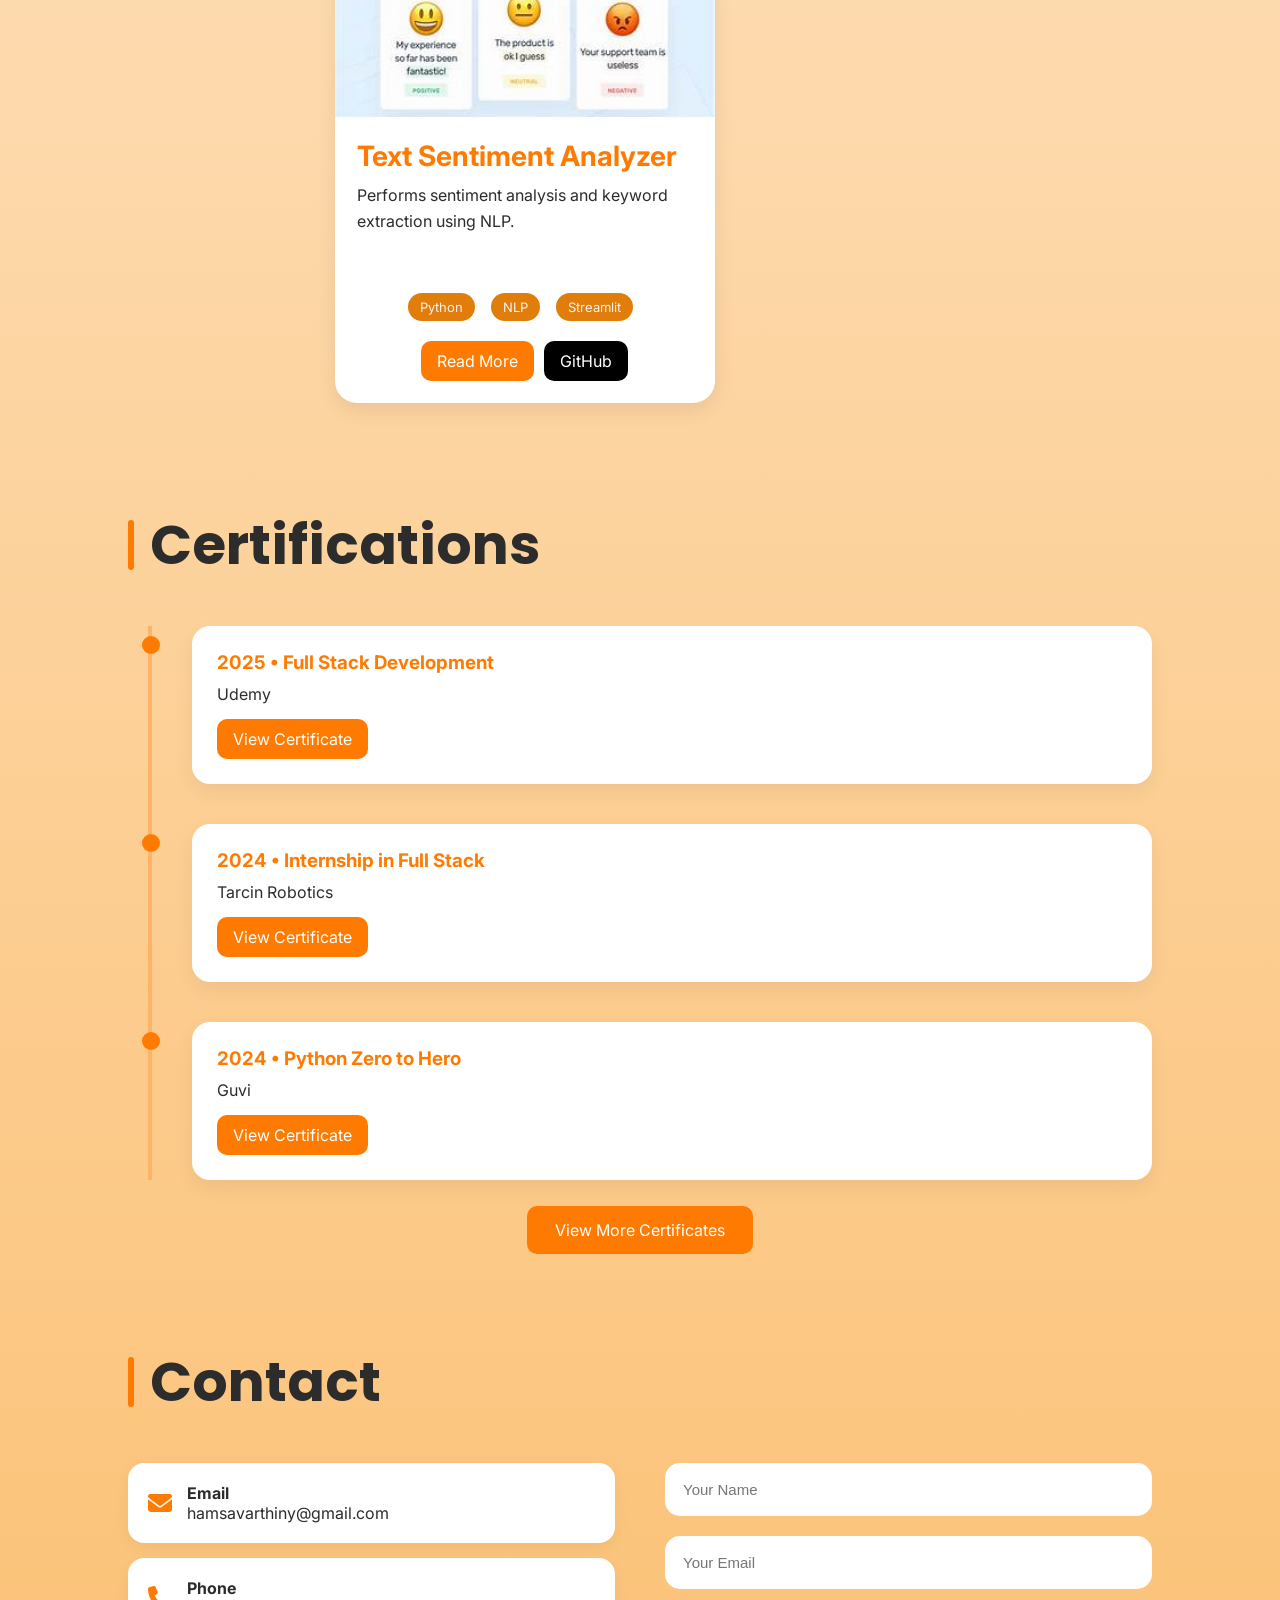
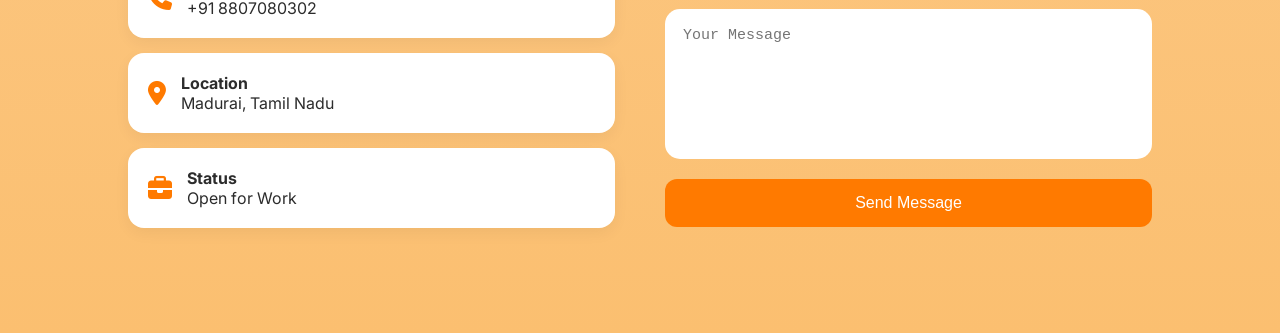
==== commit df2bfe2f: "Fixed mobile responsiveness" ====
--- a/index.html
+++ b/index.html
@@ -339,11 +339,8 @@
 
                 </div>
 
-            </div>
-
-        </div>
-
-        <div class="view-more">
+            </div>        
+            <div class="view-more">
 
             <a href="projects.html" class="view-btn">
                 View More Projects
@@ -351,6 +348,10 @@
 
         </div>
 
+        </div>
+
+
+
     </section>
 
     <!-- CERTIFICATIONS -->
--- a/style.css
+++ b/style.css
@@ -385,7 +385,7 @@
     box-shadow:0 8px 20px rgba(0,0,0,0.08);
      display:flex;
     flex-direction:column;
-    justify-content:space-between;
+    justify-content:space-between;  
 
     min-height:350px;
 }
@@ -559,6 +559,7 @@
     display:grid;
     grid-template-columns:repeat(auto-fit,minmax(320px,1fr));
     gap:35px;
+    align-items:stretch;
 }
 
 /* CARD */
@@ -572,6 +573,12 @@
     position:relative;
     overflow:hidden;
     box-shadow:0 10px 25px rgba(0,0,0,0.08);
+    display:flex;
+    flex-direction:column;
+    justify-content:space-between;
+    height:100%;
+    min-height:350px;
+    width: 400px;
 }
 
 /* TOP GLOW */
@@ -625,6 +632,9 @@
     border-radius:12px;
     transition:0.3s;
     font-weight:600;
+    justify-content:center;
+    align-items:center;
+    text-align: center;
 }
 
 .cert-card a:hover{
@@ -1005,4 +1015,185 @@
         font-size:16px;
     }
 
+}
+
+/* =========================
+   MOBILE RESPONSIVE
+========================= */
+
+@media (max-width:768px){
+
+body{
+    overflow-x:hidden;
+}
+
+.navbar{
+    flex-direction:column;
+    padding:20px 15px;
+    gap:15px;
+}
+
+.logo{
+    font-size:28px;
+}
+
+.nav-links{
+    flex-wrap:wrap;
+    justify-content:center;
+    gap:12px;
+}
+
+.nav-links a{
+    font-size:15px;
+}
+
+.hero{
+    flex-direction:column;
+    padding:40px 20px;
+    text-align:center;
+}
+
+.hero-text-card{
+    width:100%;
+    padding:25px;
+}
+
+.hero-text-card h1{
+    font-size:38px;
+}
+
+.hero-text-card h2{
+    font-size:22px;
+}
+
+.hero-image img{
+    width:100%;
+    height:auto;
+}
+
+.hero-stats{
+    justify-content:center;
+}
+
+.about,
+.skills,
+.projects,
+.certifications,
+.contact{
+    padding:60px 20px;
+}
+
+.about-container{
+    display:flex;
+    flex-direction:column;
+    gap:25px;
+}
+
+.about-right{
+    position:static;
+    width:100%;
+    margin-top:20px;
+    box-shadow:none;
+}
+
+.about-right .card{
+    width:100%;
+}
+
+.glass-skills{
+    display:grid;
+    grid-template-columns:repeat(2,1fr);
+    gap:15px;
+}
+
+.glass-card{
+    width:100%;
+    height:150px;
+}
+
+.cert-container{
+    grid-template-columns:1fr;
+}
+
+.cert-card{
+    width:100%;
+}
+
+.contact-container{
+    flex-direction:column;
+}
+
+.section-heading,
+.cert-heading{
+    font-size:32px;
+    margin-top:0;
+}
+
+}
+
+@media screen and (max-width:768px){
+
+.projects-container{
+    display:grid !important;
+    grid-template-columns:1fr 1fr !important;
+    gap:10px;
+}
+
+.project-card{
+    width:100% !important;
+    max-width:100% !important;
+    min-width:0 !important;
+}
+
+.project-card img{
+    width:100%;
+    height:90px;
+    object-fit:cover;
+}
+
+.project-content{
+    padding:10px;
+}
+
+.project-content h3{
+    font-size:14px;
+}
+
+.project-content p{
+    font-size:10px;
+    line-height:1.4;
+}
+
+.tech-stack span{
+    font-size:8px;
+    padding:3px 5px;
+}
+
+.project-buttons{
+    flex-direction:column;
+    gap:5px;
+}
+
+.project-buttons a{
+    font-size:10px;
+    padding:6px;
+}
+
+}
+@media screen and (max-width:768px){
+
+.projects{
+    display:grid !important;
+    grid-template-columns:repeat(2,1fr) !important;
+    gap:10px !important;
+    padding:0 10px !important;
+}
+
+.project-card{
+    width:auto !important;
+    max-width:none !important;
+    min-width:0 !important;
+    margin:0 !important;
+}
+
 }
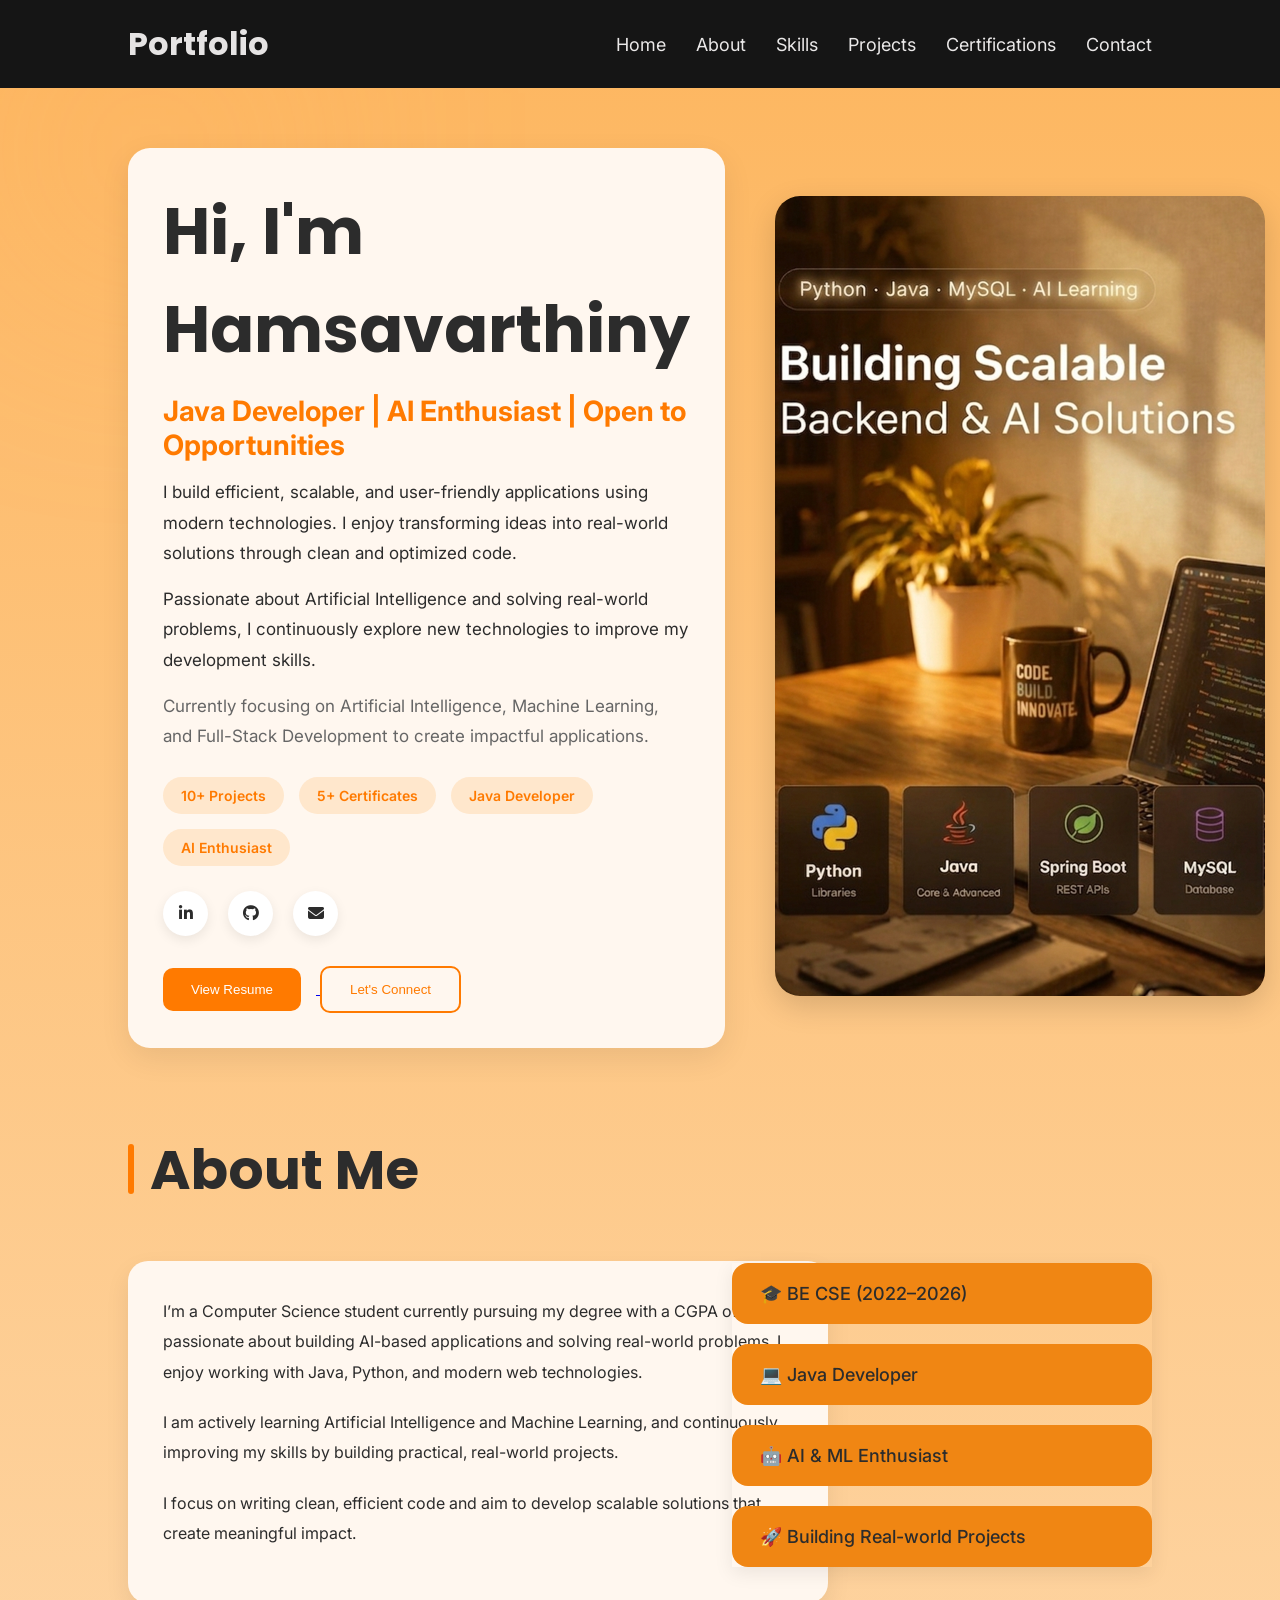
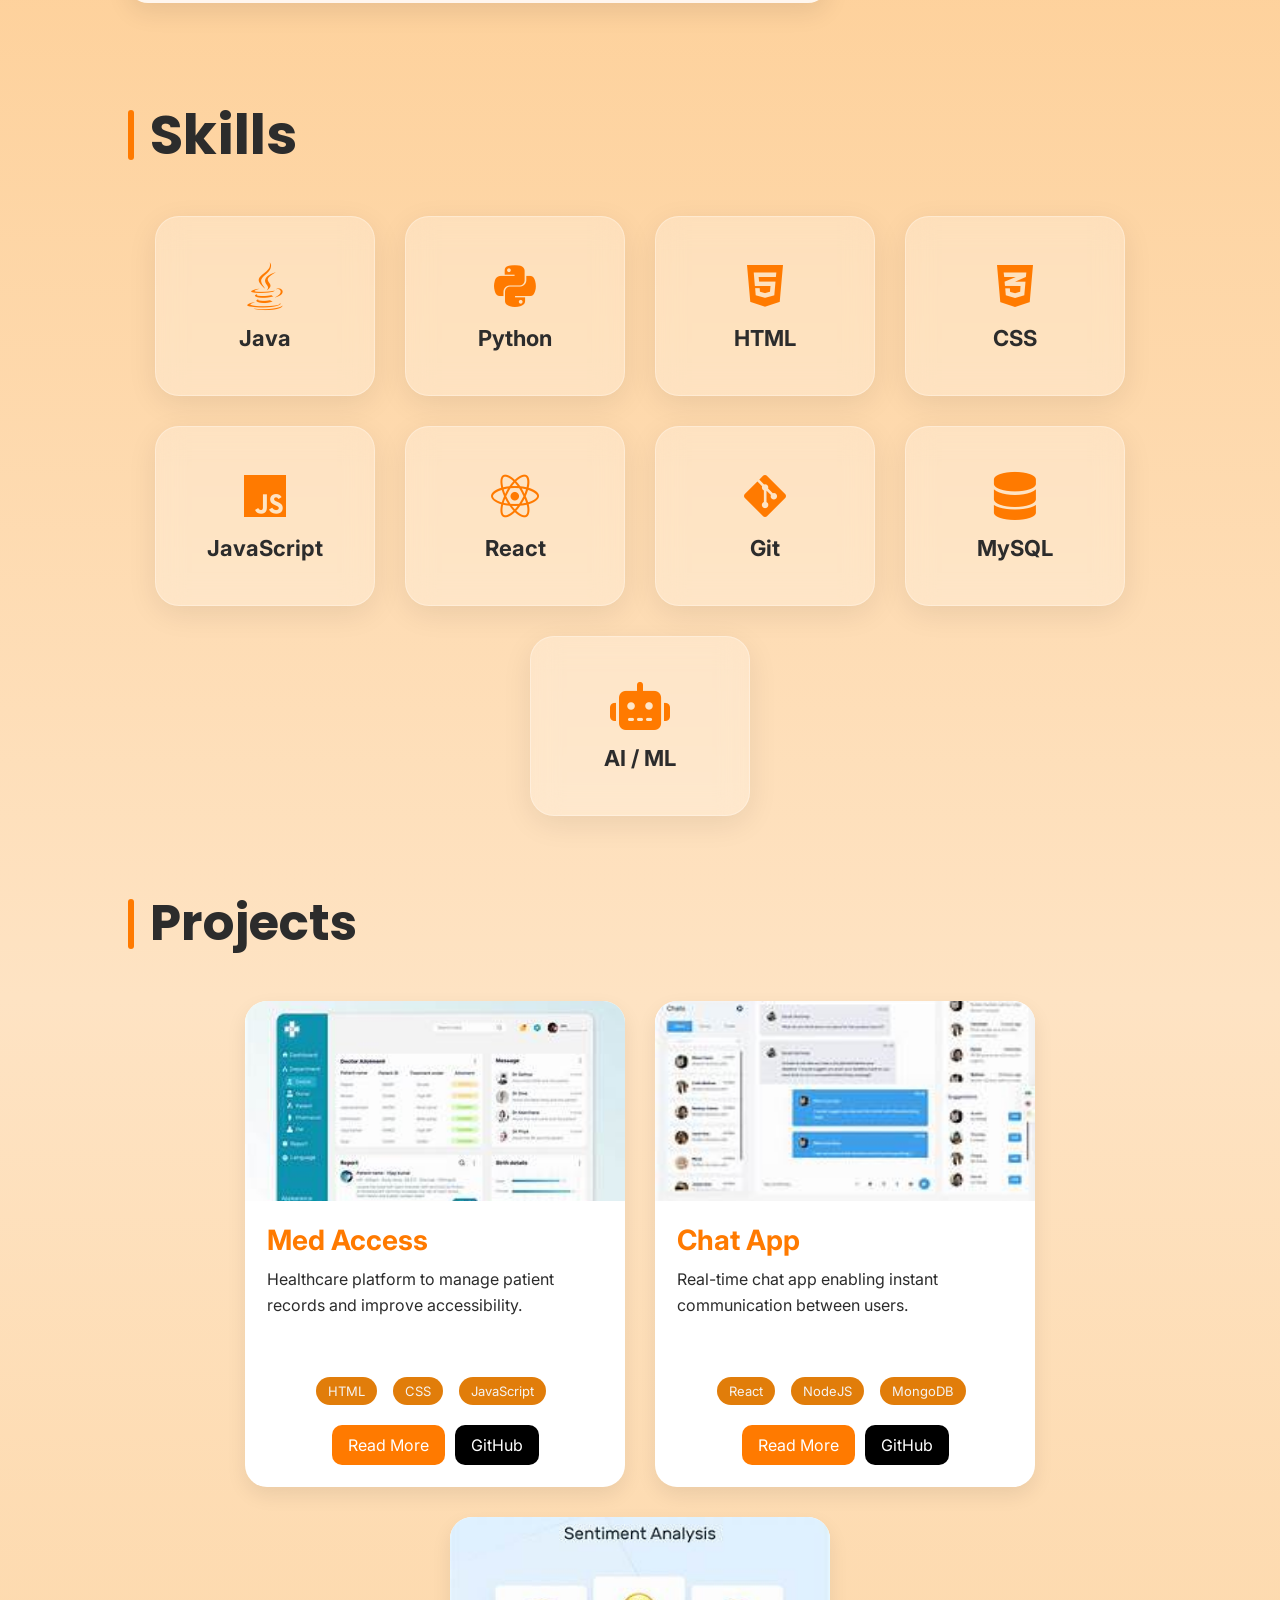
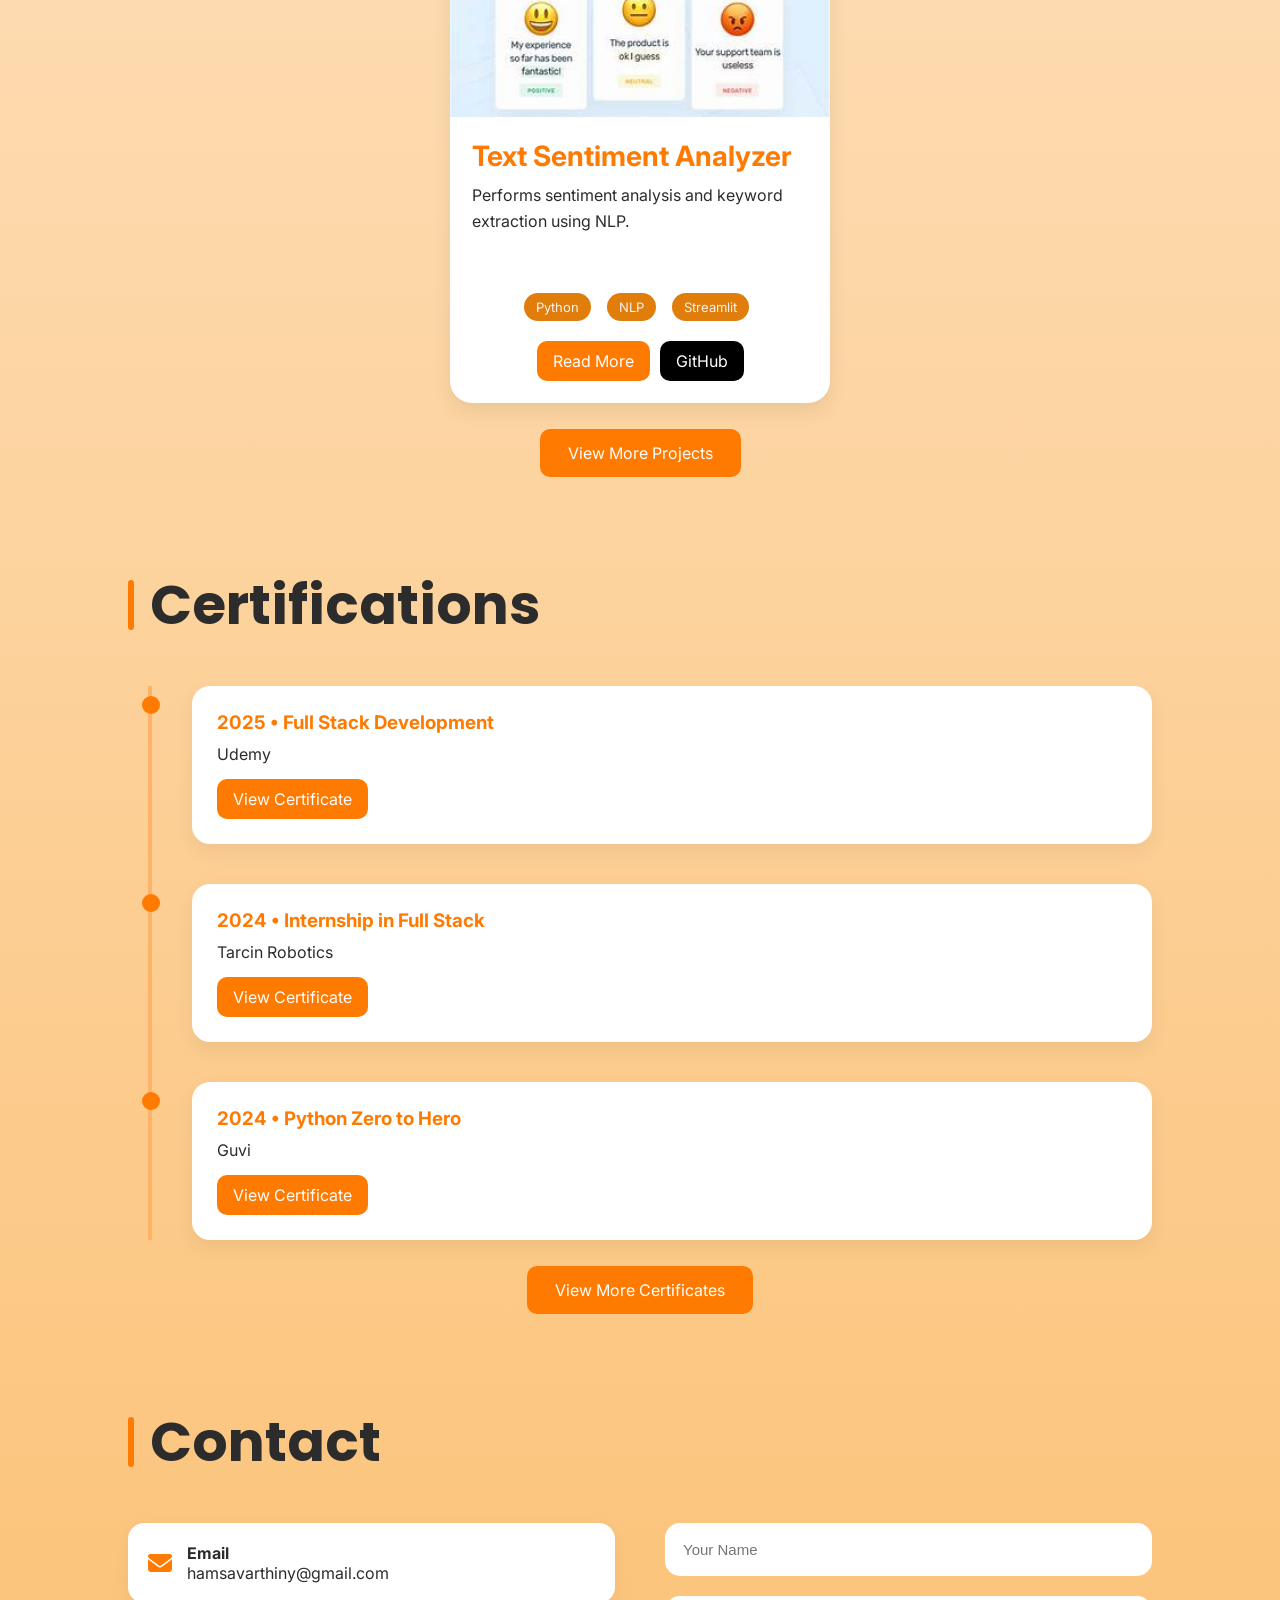
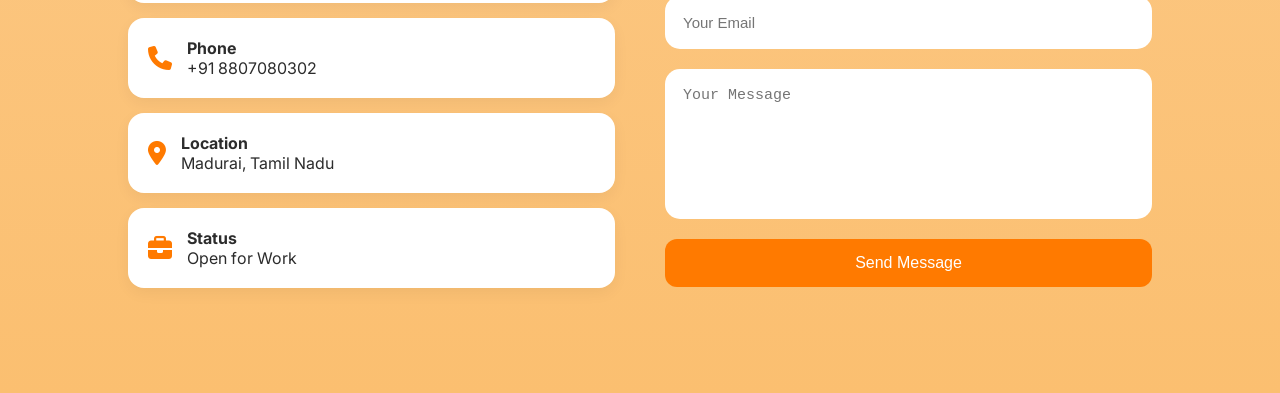
==== commit 342500ab: "Fixed mobile responsiveness" ====
--- a/index.html
+++ b/index.html
@@ -340,7 +340,10 @@
                 </div>
 
             </div>        
-            <div class="view-more">
+            
+
+        </div>
+<div class="view-more">
 
             <a href="projects.html" class="view-btn">
                 View More Projects
@@ -348,9 +351,6 @@
 
         </div>
 
-        </div>
-
-
 
     </section>
 
--- a/style.css
+++ b/style.css
@@ -1182,18 +1182,9 @@
 }
 @media screen and (max-width:768px){
 
-.projects{
-    display:grid !important;
-    grid-template-columns:repeat(2,1fr) !important;
-    gap:10px !important;
-    padding:0 10px !important;
-}
-
-.project-card{
-    width:auto !important;
-    max-width:none !important;
-    min-width:0 !important;
-    margin:0 !important;
-}
-
+.view-more{
+    display:grid;
+    grid-template-columns:repeat(2,1fr);
+    gap:12px;
+}
 }
